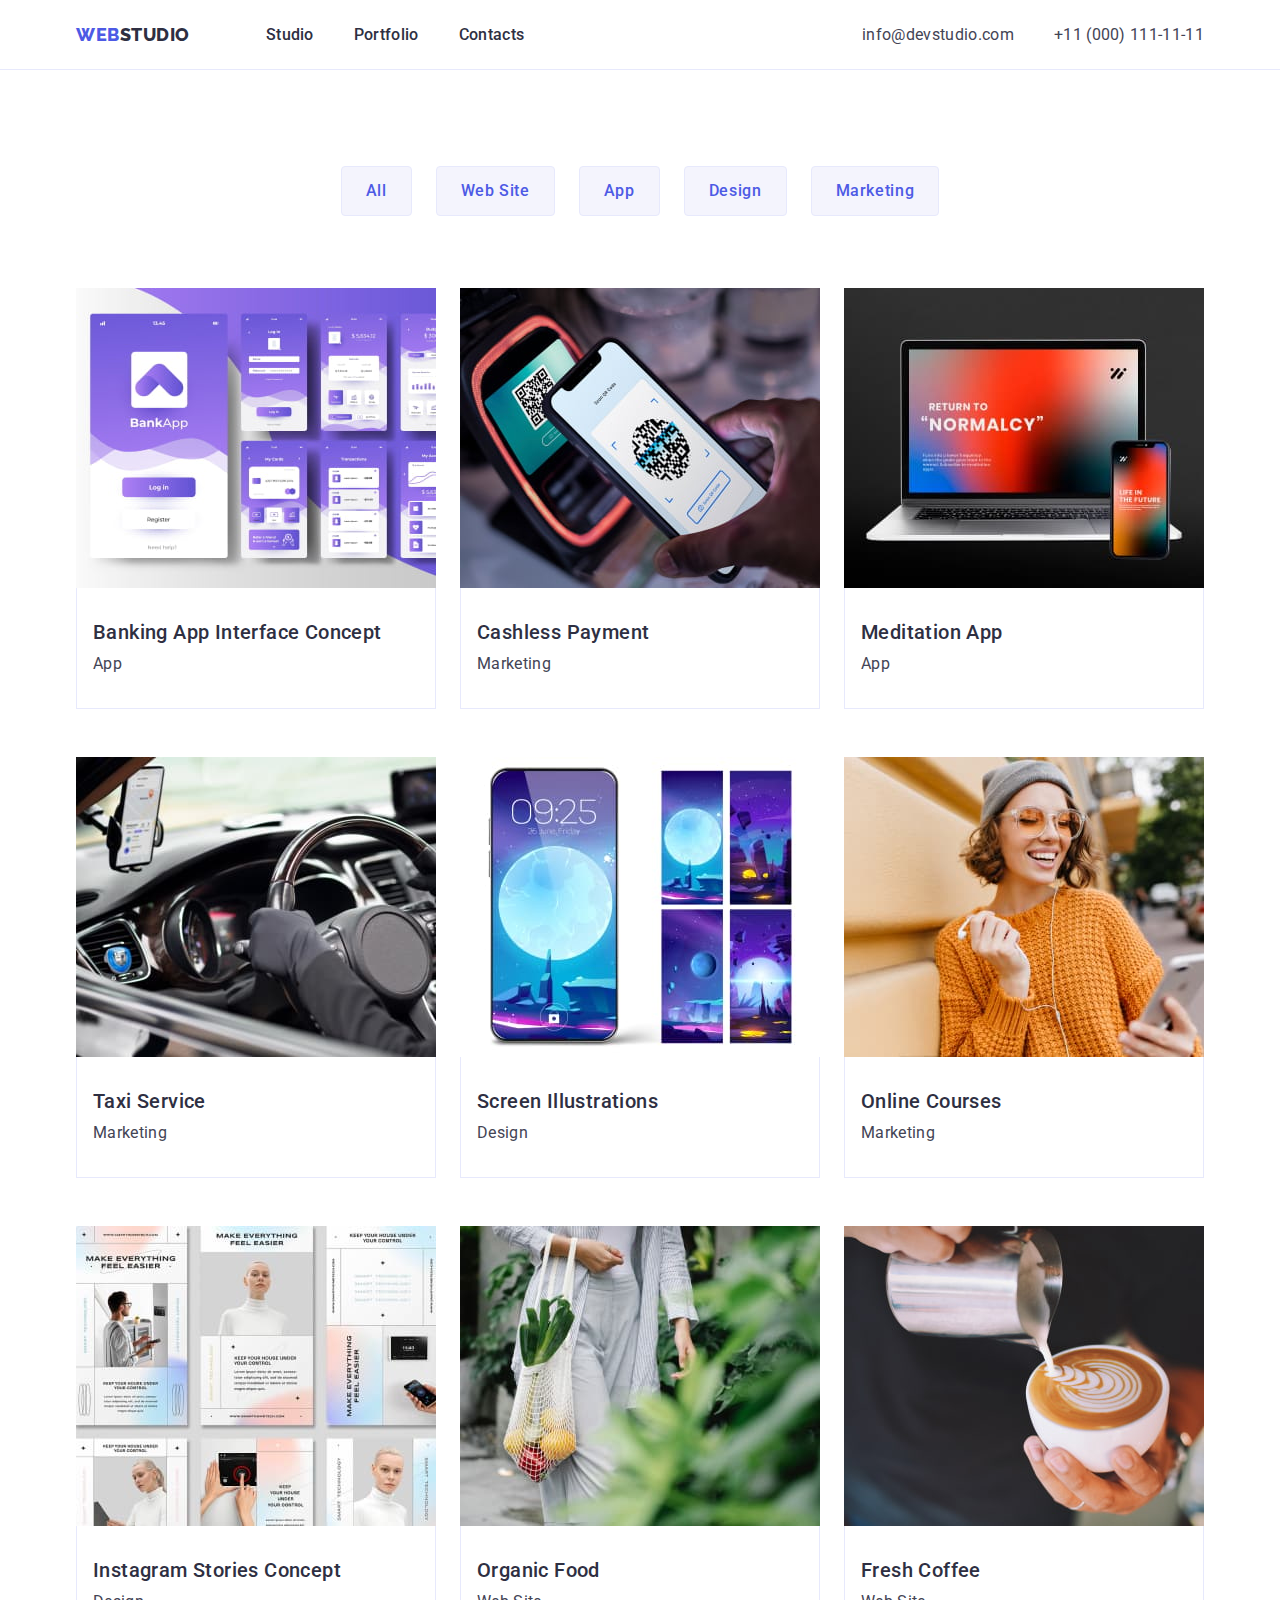
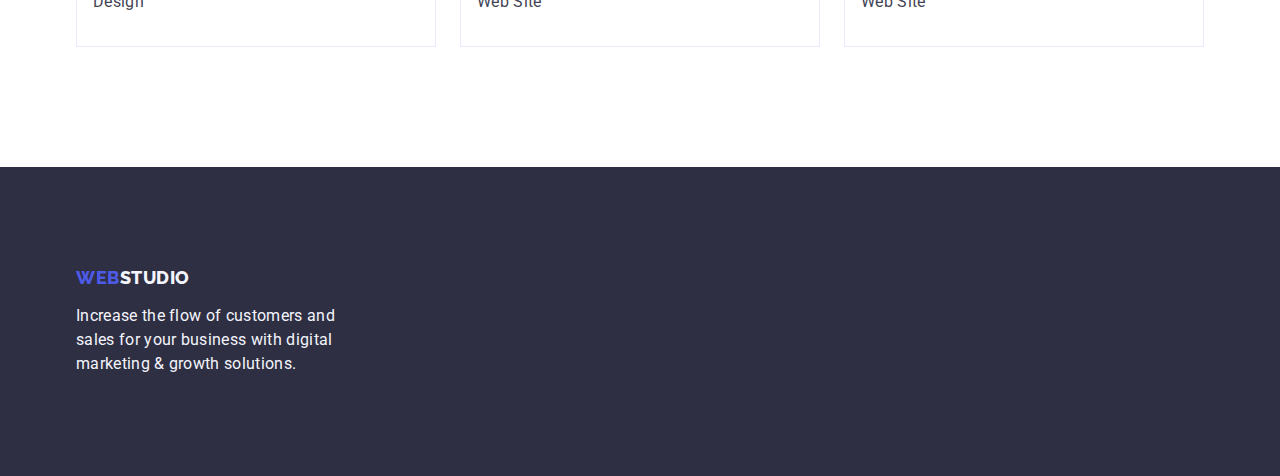
==== portfolio.html @ 755b2206 "Initial commit" ====
<!DOCTYPE html>
<html lang="en">
  <head>
    <meta charset="UTF-8" />
    <meta http-equiv="X-UA-Compatible" content="IE=edge" />
    <meta name="viewport" content="width=device-width, initial-scale=1.0" />
    <title>Web Studio</title>
    <!--Fonts-->
    <link rel="preconnect" href="https://fonts.googleapis.com" />
    <link rel="preconnect" href="https://fonts.gstatic.com" crossorigin />
    <link
      href="https://fonts.googleapis.com/css2?family=Raleway:wght@800&family=Roboto:wght@400;500;700&display=swap"
      rel="stylesheet" />
    <!--Normolize css-->
    <link
      rel="stylesheet"
      href="https://cdn.jsdelivr.net/npm/modern-normalize@2.0.0/modern-normalize.min.css" />
    <!--css styles-->
    <link rel="stylesheet" href="./css/styles.css" />
  </head>

  <body>
    <!--Header-->
    <header class="header section">
      <div class="header-container container">
        <nav class="page-nav">
          <a class="logo link" href="./index.html">Web<span class="logo-accent">Studio</span></a>
          <ul class="header-list list">
            <li class="header-list-item">
              <a class="header-list-link link" href="./index.html">Studio</a>
            </li>
            <li class="header-list-item">
              <a class="header-list-link link" href="./portfolio.html">Portfolio</a>
            </li>
            <li class="header-list-item">
              <a class="header-list-link link" href="">Contacts</a>
            </li>
          </ul>
        </nav>
        <address class="header-address-list">
          <ul class="address-list list">
            <li class="address-list-item">
              <a class="header-address link" href="mailto:info@devstudio.com">info@devstudio.com</a>
            </li>
            <li class="address-list-item">
              <a class="header-address link" href="tel:+110001111111">+11 (000) 111-11-11</a>
            </li>
          </ul>
        </address>
      </div>
    </header>
    <!--Main block-->
    <main>
      <!--section portfolio-->
      <section class="main">
        <div class="container">
          <h1 class="visually-hidden title"> Oue portfolio</h1>
          <!-- Portfolio filter -->
          <ul class="portfolio-filter-list list">
            <li class="portfolio-filter-item">
              <button class="portfolio-btn btn" type="button">All</button>
            </li>
            <li class="portfolio-filter-item">
              <button class="portfolio-btn btn" type="button">Web Site</button>
            </li>
            <li class="portfolio-filter-item">
              <button class="portfolio-btn btn" type="button">App</button>
            </li>
            <li class="portfolio-filter-item">
              <button class="portfolio-btn btn" type="button">Design</button>
            </li>
            <li class="portfolio-filter-item">
              <button class="portfolio-btn btn" type="button">Marketing</button>
            </li>
          </ul>
          <!--Portfolio-->
          <ul class="portfolio-list list">
            <li class="portfolio-list-item">
              <a href="" class="portfolio-link link">
                <img
                  class="portfolio-img"
                  src="./images/portfolio/portfolio1.jpg"
                  alt="Banking App Interface Concept"
                  width="360"
                  height="300" />
                <div class="portfolio-list-card">
                  <h2 class="portfolio-title">Banking App Interface Concept</h2>
                  <p class="portfolio-text">App</p>
                </div>
              </a>
            </li>
            <li class="portfolio-list-item">
              <a href="" class="portfolio-link link">
                <img
                  class="portfolio-img"
                  src="./images/portfolio/portfolio2.jpg"
                  alt="Cashless Payment"
                  width="360"
                  height="300" />
                <div class="portfolio-list-card">
                  <h2 class="portfolio-title">Cashless Payment</h2>
                  <p class="portfolio-text">Marketing</p>
                </div>
              </a>
            </li>
            <li class="portfolio-list-item">
              <a href="" class="portfolio-link link">
                <img
                  class="portfolio-img"
                  src="./images/portfolio/portfolio3.jpg"
                  alt="Meditation App"
                  width="360"
                  height="300" />
                <div class="portfolio-list-card">
                  <h2 class="portfolio-title">Meditation App</h2>
                  <p class="portfolio-text">App</p>
                </div>
              </a>
            </li>
            <li class="portfolio-list-item">
              <a href="" class="portfolio-link link">
                <img
                  class="portfolio-img"
                  src="./images/portfolio/portfolio4.jpg"
                  alt="Taxi Service"
                  width="360"
                  height="300" />
                <div class="portfolio-list-card">
                  <h2 class="portfolio-title">Taxi Service</h2>
                  <p class="portfolio-text">Marketing</p>
                </div>
              </a>
            </li>
            <li class="portfolio-list-item">
              <a href="" class="portfolio-link link">
                <img
                  class="portfolio-img"
                  src="./images/portfolio/portfolio5.jpg"
                  alt="Screen Illustrations"
                  width="360"
                  height="300" />
                <div class="portfolio-list-card">
                  <h2 class="portfolio-title">Screen Illustrations</h2>
                  <p class="portfolio-text">Design</p>
                </div>
              </a>
            </li>
            <li class="portfolio-list-item">
              <a href="" class="portfolio-link link">
                <img
                  class="portfolio-img"
                  src="./images/portfolio/portfolio6.jpg"
                  alt="Online Courses"
                  width="360"
                  height="300" />
                <div class="portfolio-list-card">
                  <h2 class="portfolio-title">Online Courses</h2>
                  <p class="portfolio-text">Marketing</p>
                </div>
              </a>
            </li>
            <li class="portfolio-list-item">
              <a href="" class="portfolio-link link">
                <img
                  class="portfolio-img"
                  src="./images/portfolio/portfolio7.jpg"
                  alt="Instagram Stories Concept"
                  width="360"
                  height="300" />
                <div class="portfolio-list-card">
                  <h2 class="portfolio-title">Instagram Stories Concept</h2>
                  <p class="portfolio-text">Design</p>
                </div>
              </a>
            </li>
            <li class="portfolio-list-item">
              <a href="" class="portfolio-link link">
                <img
                  class="portfolio-img"
                  src="./images/portfolio/portfolio8.jpg"
                  alt="Organic Food"
                  width="360"
                  height="300" />
                <div class="portfolio-list-card">
                  <h2 class="portfolio-title">Organic Food</h2>
                  <p class="portfolio-text">Web Site</p>
                </div>
              </a>
            </li>
            <li class="portfolio-list-item">
              <a href="" class="portfolio-link link">
                <img
                  class="portfolio-img"
                  src="./images/portfolio/portfolio9.jpg"
                  alt="Fresh Coffee"
                  width="360"
                  height="300" />
                <div class="portfolio-list-card">
                  <h2 class="portfolio-title">Fresh Coffee</h2>
                  <p class="portfolio-text">Web Site</p>
                </div>
              </a>
            </li>
          </ul>
        </div>
      </section>
    </main>
    <footer class="footer">
      <!--Section footer-->

      <div class="container">
        <a class="logo link" href="./index.html"
          >Web<span class="footer-logo-accent">Studio</span></a
        >
        <p class="footer-text">
          Increase the flow of customers and sales for your business with digital marketing & growth
          solutions.
        </p>
      </div>
    </footer>
  </body>
</html>
---- css/styles.css ----
:root {
  --Primary-Brand-cl: #4d5ae5;
  --Pressed-state-cl: #404bbf;
  --Dark-cl: #2e2f42;
  --Text-cl: #434455;
  --Light-cl: #f4f4fd;
  --Hero-background-cl: #2e2f42;
  --White-background-cl: #ffffff;
  --light-bg-cl: #f4f4fd;
  --cornfiower-cl: #e7e9fc;
  /* The main number of elements in Flexbox grid */
  --items: 3;
  /* The main gap indent in Flexbox grid */
  --indent: 24px;
}
body {
  font-family: 'Roboto', sans-serif;
  font-size: 16px;
  line-height: 1.5;
  font-weight: normal;
  letter-spacing: 0.02em;
  color: var(--Text-cl);

  background-color: var(--White-background-cl);
}
.container {
  width: 1158px;
  padding: 0 15px;
  margin: 0 auto;
}

/*Reset*/
*,
*::before,
*::after {
  box-sizing: border-box;
}

h1,
h2,
h3,
h4,
h5,
h6,
p {
  margin-top: 0;
  margin-bottom: 0;
}
ul,
ol {
  margin-top: 0;
  margin-bottom: 0;
  padding-left: 0;
  margin: 0;
}
img {
  display: block;
  max-width: 100%;
  height: auto;
}
.link {
  text-decoration: none;
  color: currentColor;
  font-style: normal;
}
.list {
  list-style: none;
}

.btn {
  cursor: pointer;
  font-family: inherit;
}

/* Styles Header*/
.header {
  background-color: var(--White-background-cl);
  border-bottom: 1px solid var(--cornfiower-cl);
}
.header-container {
  display: flex;
  justify-content: space-between;
  align-items: center;
}
.header .link {
  padding: 24px 0;
}
.page-nav {
  display: flex;
  align-items: center;
}

.header-list {
  display: flex;
  gap: 40px;
  align-items: center;
  --indent: 40px;
}
.header-list-item {
  flex-basis: calc((100% - var(--indent) * (var(--items) - 1)) / var(--items));
}
.address-list {
  display: flex;
  gap: 40px;
  align-items: center;
  --items: 2;
  --indent: 40px;
}
.address-list-item {
  flex-basis: calc((100% - var(--indent) * (var(--items) - 1)) / var(--items));
}
/*Logo styles*/
.logo,
.footer-logo-accent,
.logo-accent {
  font-weight: 800;
  font-size: 18px;
  line-height: 1.17;
  letter-spacing: 0.03em;
  text-transform: uppercase;
  font-family: 'Raleway', sans-serif;
}
.header .logo {
  margin-right: 76px;
}
.logo {
  color: var(--Primary-Brand-cl);
}
.logo-accent {
  color: var(--Dark-cl);
}
.header-address-list {
  font-style: normal;
}
.header-list-link {
  font-weight: 500;
  color: var(--Dark-cl);
}
.header-list-link:hover,
.header-list-link:focus {
  color: var(--Pressed-state-cl);
}
.header-address {
  font-weight: 400;
  color: var(--Text-cl);
}

.header-address:hover,
.header-address:focus {
  color: var(--Pressed-state-cl);
}
/*Hero-section style*/
.hero-section {
  background-color: var(--Hero-background-cl);
  padding-top: 188px;
  padding-bottom: 188px;
}

.hero-title {
  font-weight: 700;
  font-size: 56px;
  line-height: 1.07;
  color: var(--White-background-cl);
  text-align: center;
  margin-bottom: 48px;
  max-width: 496px;
  margin: 0 auto;
}

.hero-btn {
  background-color: var(--Primary-Brand-cl);
  color: var(--White-background-cl);
  font-weight: 500;
  letter-spacing: 0.04em;
  font-size: 16px;
  line-height: 1.5;
  display: block;
  min-width: 169px;
  min-height: 56px;
  padding: 16px 32px;
  margin: 0 auto;
  border-radius: 4px;
  border: none;
}
.hero-btn:hover,
.hero-btn:focus {
  background-color: var(--Pressed-state-cl);
}
/*Features-section*/

.features-section {
  background-color: var(--White-background-cl);
  padding-top: 120px;
  padding-bottom: 120px;
}
.visually-hidden {
  position: absolute;
  overflow: hidden;
  clip: rect(0 0 0 0);
  width: 1px;
  height: 1px;
  margin: -1px;
  padding: 0;
  border: 0;
  white-space: nowrap;
  clip-path: inset(100%);
}
.features-list {
  display: flex;
  gap: var(--indent);
  justify-content: space-between;
  --items: 4;
}
.features-list-item {
  flex-basis: calc((100% - var(--indent) * (var(--items) - 1)) / var(--items));
}
.features-title {
  font-weight: 500;
  font-size: 20px;
  line-height: 1.2;
  color: var(--Dark-cl);
  letter-spacing: 0.02em;
  margin-bottom: 8px;
}
.features-text {
  color: var(--Text-cl);
}
/*Do section*/
.do-section {
  background-color: var(--White-background-cl);
  padding-bottom: 120px;
}
.do-title {
  font-size: 36px;
  line-height: 1.11;
  text-transform: capitalize;
  color: var(--Dark-cl);
  text-align: center;
  letter-spacing: 0.02em;
  margin-bottom: 72px;
}
.do-list {
  display: flex;
  gap: var(--indent);
  justify-content: space-between;
}
.do-list-item {
  flex-basis: calc((100% - var(--indent) * (var(--items) - 1)) / var(--items));
}
/*Section Our Team styles*/

.team-section {
  background-color: var(--light-bg-cl);
  padding-bottom: 120px;
  padding-top: 120px;
}

.team-title {
  font-size: 36px;
  line-height: 1.11;
  text-transform: capitalize;
  color: var(--Dark-cl);
  text-align: center;
  letter-spacing: 0.02em;
  display: block;
  margin-bottom: 72px;
}
.team-list-item {
  flex-basis: calc((100% - var(--indent) * (var(--items) - 1)) / var(--items));
  border-radius: 0px 0px 4px 4px;
  background-color: var(--White-background-cl);
}
.team-list {
  display: flex;
  gap: var(--indent);
  justify-content: space-between;
  --items: 4;
}
.card {
  padding: 32px 16px;
  text-align: center;
}
.card-img {
}
.team-name-title {
  font-weight: 500;
  font-size: 20px;
  line-height: 1.2;
  color: var(--Dark-cl);
  letter-spacing: 0.02em;
  margin-bottom: 8px;
}

.team-position-text {
  line-height: 1.5;
  color: var(--Text-cl);
}

/* Portfolio main styles*/
.main {
  background-color: var(--White-background-cl);
  padding-top: 96px;
  padding-bottom: 120px;
}
.title {
}
.portfolio-filter-list {
  display: flex;
  gap: var(--indent);
  justify-content: center;
  margin-bottom: 72px;
}
.list {
}
.portfolio-filter-item {
}
/*portfolio page buttons*/
.portfolio-btn {
  font-weight: 500;
  font-size: 16px;
  line-height: 1.5;
  letter-spacing: 0.04em;
  color: var(--Primary-Brand-cl);
  text-align: center;
  background-color: var(--light-bg-cl);
  padding: 12px 24px;
  border: 1px solid var(--cornfiower-cl);
  border-radius: 4px;
}
.portfolio-btn:hover,
.portfolio-btn:focus {
  background-color: var(--Pressed-state-cl);
  color: var(--White-background-cl);
  border: 1px solid transparent;
}

/*Portfolio photo*/
.portfolio-list {
  display: flex;
  flex-wrap: wrap;
  row-gap: 48px;
  column-gap: var(--indent);
}

.portfolio-list-item {
  flex-basis: calc((100% - var(--indent) * (var(--items) - 1)) / var(--items));
}
.portfolio-link {
}
.portfolio-img {
}

.portfolio-list-card {
  padding: 32px 16px;
  border: 1px solid var(--cornfiower-cl);
  border-top: none;
}
.portfolio-title {
  font-weight: 500;
  font-size: 20px;
  line-height: 1.2;
  letter-spacing: 0.02em;
  margin-bottom: 8px;
  color: var(--Dark-cl);
}
.portfolio-text {
  color: var(--Text-cl);
}
/*footer stylse*/
.footer {
  background-color: var(--Dark-cl);
  padding-top: 100px;
  padding-bottom: 100px;
}

.footer .logo {
  display: inline-block;
  margin-bottom: 16px;
}

.footer-logo-accent {
  color: var(--Light-cl);
  font-family: 'Raleway', sans-serif;
  line-height: 1.17;
}

.footer-text {
  color: #f4f4fd;
  max-width: 264px;
}
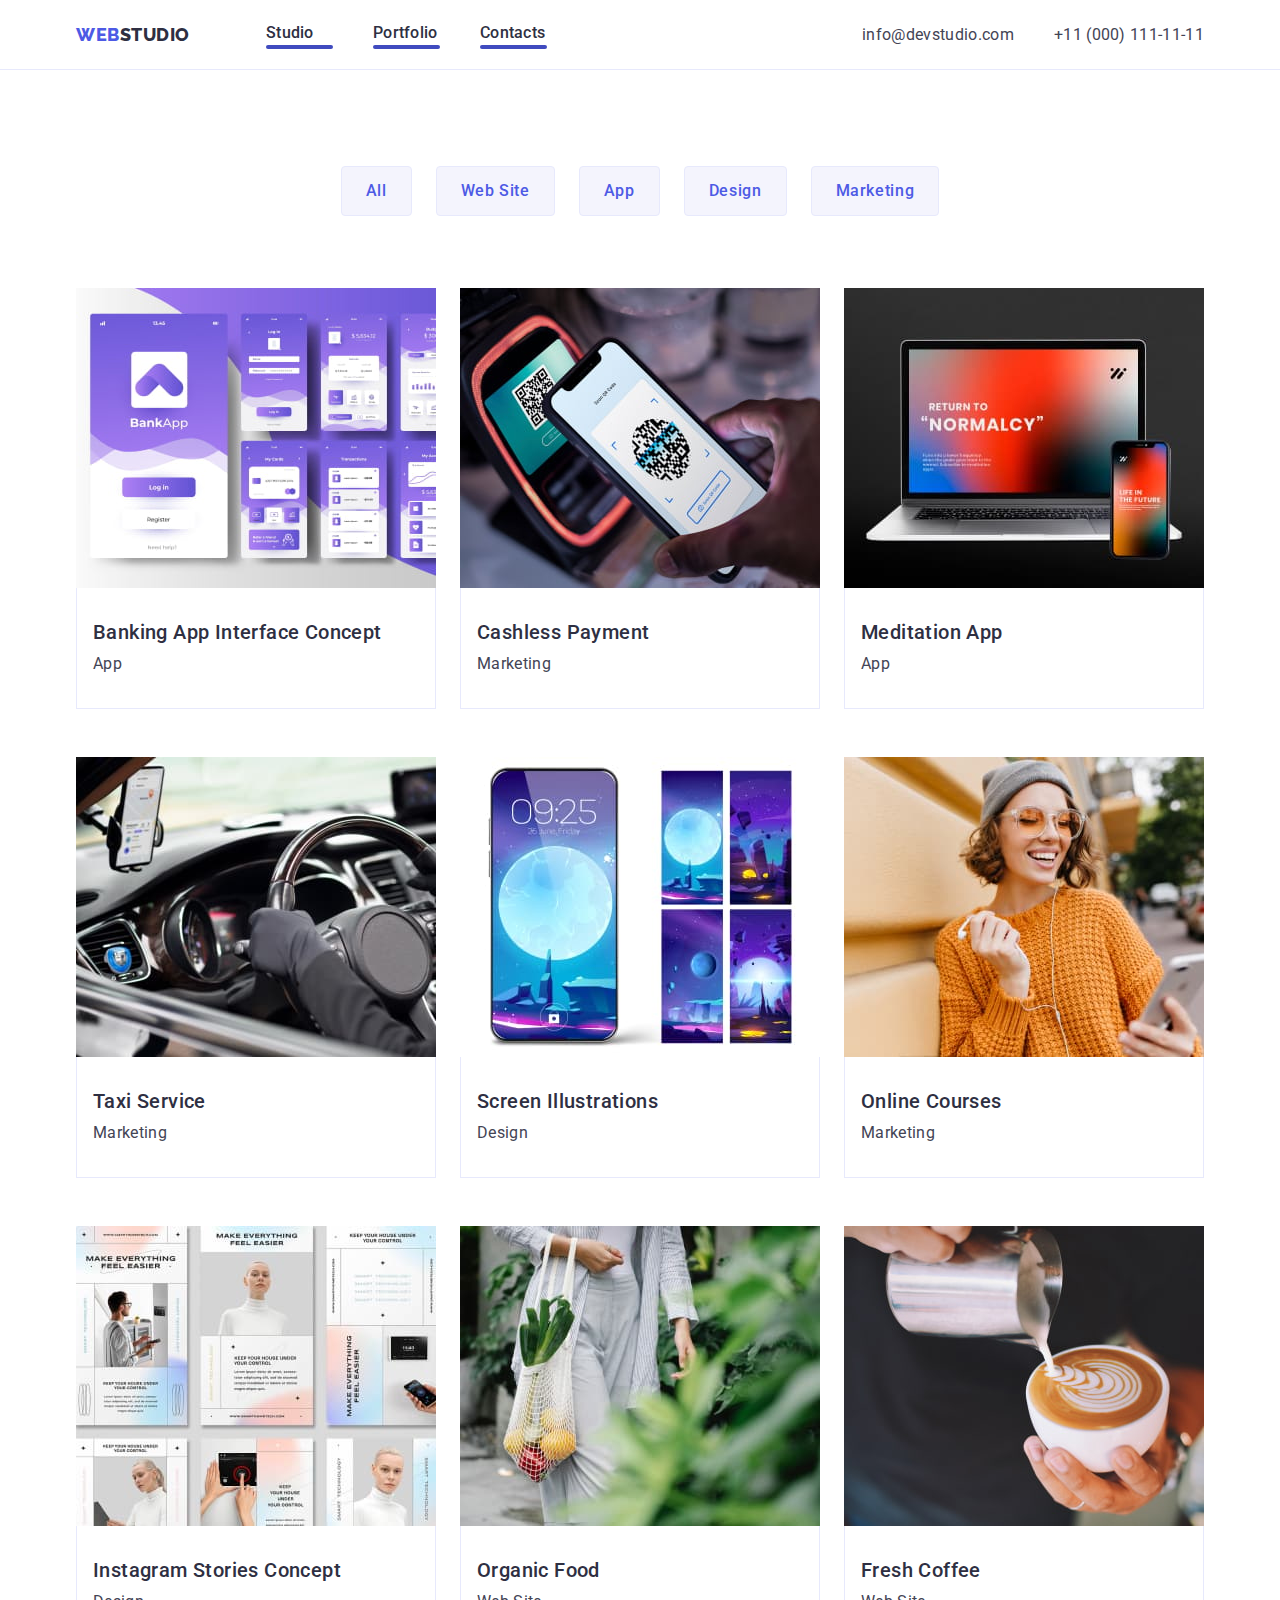
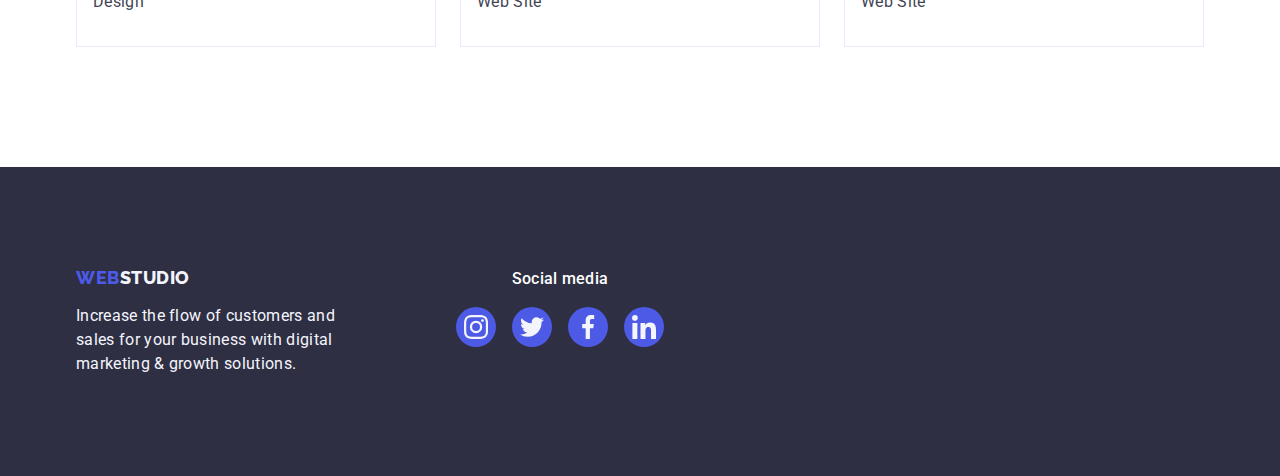
==== commit 1554b602: "day5" ====
--- a/portfolio.html
+++ b/portfolio.html
@@ -205,17 +205,51 @@
         </div>
       </section>
     </main>
+    <!--Section footer-->
     <footer class="footer">
-      <!--Section footer-->
-
-      <div class="container">
-        <a class="logo link" href="./index.html"
-          >Web<span class="footer-logo-accent">Studio</span></a
-        >
-        <p class="footer-text">
-          Increase the flow of customers and sales for your business with digital marketing & growth
-          solutions.
-        </p>
+      <div class="footer-container container">
+        <div class="footer-logo-container">
+          <a class="logo link" href="./index.html"
+            >Web<span class="footer-logo-accent">Studio</span></a
+          >
+          <p class="footer-text">
+            Increase the flow of customers and sales for your business with digital marketing &
+            growth solutions.
+          </p>
+        </div>
+        <div class="footer-socisl-container">
+          <p class="footer-social-text">Social media</p>
+          <ul class="footer-social-list">
+            <li class="footer-social-item">
+              <a href="" class="footer-social-link">
+                <svg class="footer-social-icon" width="24" height="24">
+                  <use href="/images/icons.svg#instagram"></use>
+                </svg>
+              </a>
+            </li>
+            <li class="footer-social-item">
+              <a href="" class="footer-social-link">
+                <svg class="footer-social-icon" width="24" height="24">
+                  <use href="/images/icons.svg#twitter"></use>
+                </svg>
+              </a>
+            </li>
+            <li class="footer-social-item">
+              <a href="" class="footer-social-link">
+                <svg class="footer-social-icon" width="24" height="24">
+                  <use href="/images/icons.svg#facebook"></use>
+                </svg>
+              </a>
+            </li>
+            <li class="footer-social-item">
+              <a href="" class="footer-social-link">
+                <svg class="footer-social-icon" width="24" height="24">
+                  <use href="/images/icons.svg#linkedin"></use>
+                </svg>
+              </a>
+            </li>
+          </ul>
+        </div>
       </div>
     </footer>
   </body>
--- a/css/styles.css
+++ b/css/styles.css
@@ -8,6 +8,9 @@
   --White-background-cl: #ffffff;
   --light-bg-cl: #f4f4fd;
   --cornfiower-cl: #e7e9fc;
+  --success-cl: #31d0aa;
+  --white-cl: #ffffff;
+  --lightslate: #8e8f99;
   /* The main number of elements in Flexbox grid */
   --items: 3;
   /* The main gap indent in Flexbox grid */
@@ -58,11 +61,14 @@
   max-width: 100%;
   height: auto;
 }
+a,
 .link {
   text-decoration: none;
   color: currentColor;
   font-style: normal;
 }
+ul,
+ol,
 .list {
   list-style: none;
 }
@@ -140,20 +146,34 @@
 .header-list-link:focus {
   color: var(--Pressed-state-cl);
 }
+.header-list-link::after {
+  content: '';
+  display: block;
+  width: 67px;
+  height: 4px;
+  border-radius: 2px;
+  background: var(--Pressed-state-cl);
+}
 .header-address {
   font-weight: 400;
   color: var(--Text-cl);
 }
-
 .header-address:hover,
 .header-address:focus {
   color: var(--Pressed-state-cl);
 }
 /*Hero-section style*/
 .hero-section {
+  max-width: 1440px;
+  margin: 0 auto;
   background-color: var(--Hero-background-cl);
+  background-image: linear-gradient(rgba(46, 47, 66, 0.7), rgba(46, 47, 66, 0.7)),
+    url(/images/heroimg/img1.jpg);
+  background-repeat: no-repeat;
+  background-position: center center;
   padding-top: 188px;
   padding-bottom: 188px;
+  background-size: cover;
 }
 
 .hero-title {
@@ -162,9 +182,8 @@
   line-height: 1.07;
   color: var(--White-background-cl);
   text-align: center;
-  margin-bottom: 48px;
   max-width: 496px;
-  margin: 0 auto;
+  margin: 0 auto 48px;
 }
 
 .hero-btn {
@@ -181,6 +200,7 @@
   margin: 0 auto;
   border-radius: 4px;
   border: none;
+  transition: background-color 250ms cubic-bezier(0.4, 0, 0.2, 1);
 }
 .hero-btn:hover,
 .hero-btn:focus {
@@ -225,6 +245,20 @@
 .features-text {
   color: var(--Text-cl);
 }
+.features-icon-thumb {
+  /*display: flex;
+  justify-content: center;
+  align-items: center;*/
+  padding: 24px 100px;
+  margin-bottom: 8px;
+  width: 264px;
+  height: 112px;
+  flex-shrink: 0;
+  border-radius: 4px;
+  background-color: var(--light-bg-cl);
+}
+.features-icon {
+}
 /*Do section*/
 .do-section {
   background-color: var(--White-background-cl);
@@ -294,8 +328,80 @@
 .team-position-text {
   line-height: 1.5;
   color: var(--Text-cl);
-}
-
+  margin-bottom: 8px;
+}
+.team-social-list {
+  display: flex;
+  justify-content: center;
+  align-items: center;
+  gap: var(--indent);
+}
+.team-social-item {
+}
+.team-social-link {
+  display: flex;
+  justify-content: center;
+  align-items: center;
+  width: 40px;
+  height: 40px;
+  border-radius: 50%;
+  background-color: var(--Primary-Brand-cl);
+  transition: background-color 250ms cubic-bezier(0.4, 0, 0.2, 1);
+}
+.team-social-link:hover,
+.team-social-link:focus {
+  background-color: var(--Pressed-state-cl);
+}
+.team-social-icon {
+  fill: var(--Light-cl);
+}
+
+/*Customers section*/
+.customers-section {
+  background-color: var(--White-background-cl);
+  padding-bottom: 120px;
+  padding-top: 120px;
+}
+.customers-container {
+}
+.container {
+}
+.customers-title {
+  color: var(--Dark-cl);
+  text-align: center;
+  font-size: 36px;
+  font-style: normal;
+  font-weight: 700;
+  line-height: 1.11;
+  letter-spacing: 0.72px;
+  text-transform: capitalize;
+  margin-bottom: 72px;
+}
+.customers-list {
+  display: flex;
+  justify-content: center;
+  gap: var(--indent);
+}
+.customers-item {
+}
+.customers-link {
+  display: flex;
+  width: 168px;
+  height: 88px;
+  justify-content: center;
+  align-items: center;
+  border-radius: 4px;
+  border: 1px solid var(--lightslate);
+}
+.customers-icon {
+  fill: var(--lightslate);
+}
+.customers-link:hover .customers-icon {
+  fill: var(--Pressed-state-cl);
+}
+.customers-link:hover {
+  border-color: var(--Pressed-state-cl);
+}
 /* Portfolio main styles*/
 .main {
   background-color: var(--White-background-cl);
@@ -326,6 +432,7 @@
   padding: 12px 24px;
   border: 1px solid var(--cornfiower-cl);
   border-radius: 4px;
+  transition: background-color 250ms cubic-bezier(0.4, 0, 0.2, 1);
 }
 .portfolio-btn:hover,
 .portfolio-btn:focus {
@@ -388,3 +495,49 @@
   color: #f4f4fd;
   max-width: 264px;
 }
+
+.footer-container {
+  display: flex;
+  align-items: baseline;
+}
+.footer-logo-container {
+  width: 264px;
+  margin-right: 116px;
+}
+.footer-socisl-container {
+  width: 208px;
+}
+.footer-social-text {
+  font-weight: 500;
+  line-height: 1.5;
+  letter-spacing: 0.32px;
+  text-align: center;
+  color: var(--white-cl);
+  margin: 0 auto 16px 0;
+}
+.footer-social-list {
+  display: flex;
+  gap: 16px;
+  justify-content: center;
+  align-items: center;
+}
+.footer-social-item {
+}
+.footer-social-link {
+  display: flex;
+  width: 40px;
+  height: 40px;
+  justify-content: center;
+  align-items: center;
+  border-radius: 50%;
+  background-color: var(--Primary-Brand-cl);
+  transition: background-color 250ms cubic-bezier(0.4, 0, 0.2, 1);
+}
+
+.footer-social-link:hover,
+.footer-social-link:focus {
+  background-color: var(--success-cl);
+}
+.footer-social-icon {
+  fill: var(--Light-cl);
+}
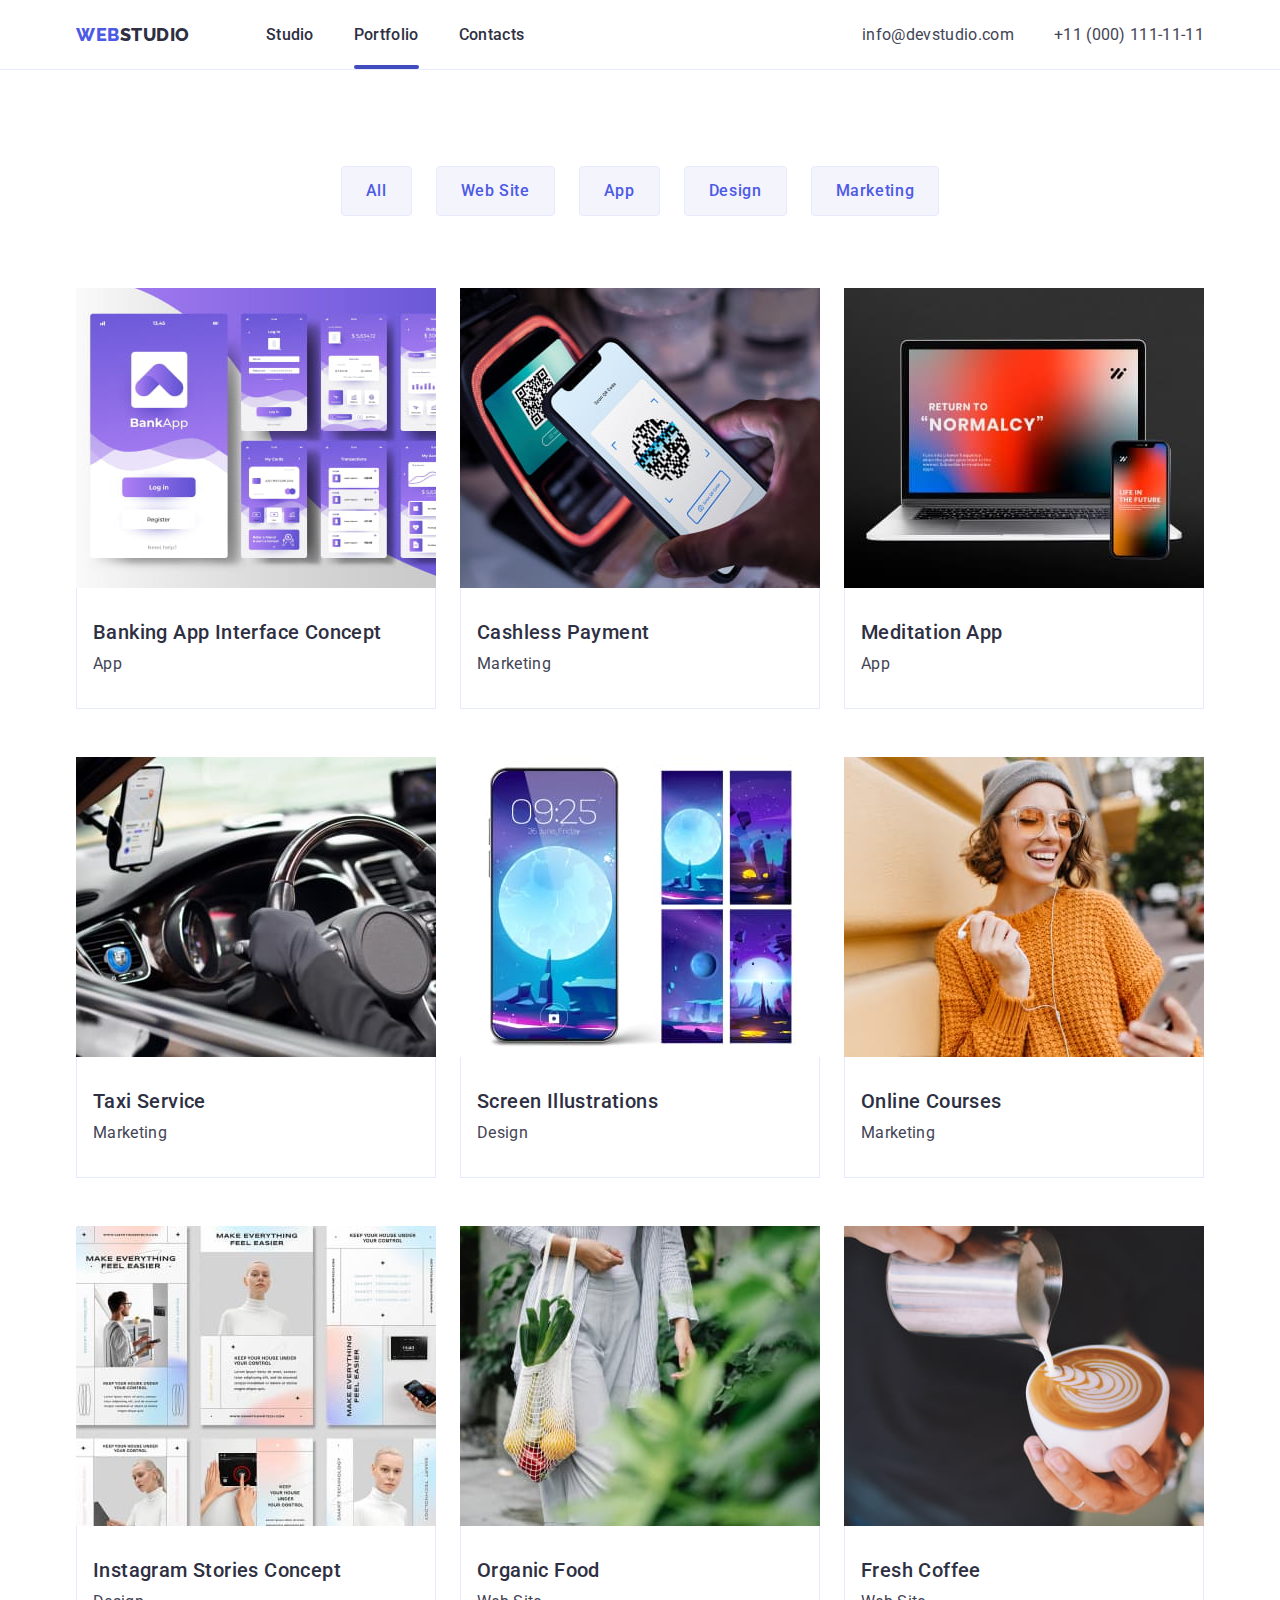
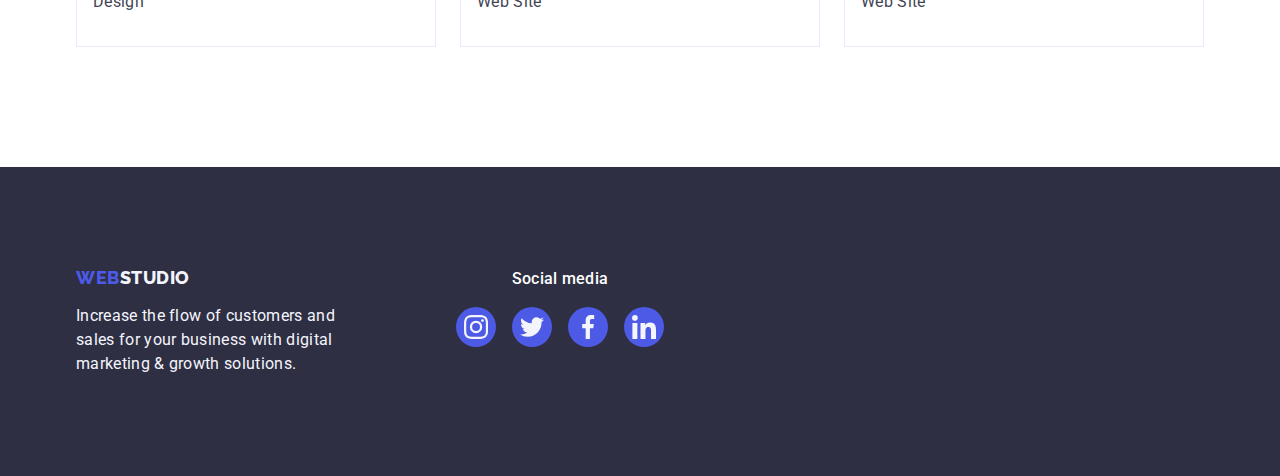
==== commit 770dfd55: "create modal" ====
--- a/portfolio.html
+++ b/portfolio.html
@@ -30,7 +30,7 @@
               <a class="header-list-link link" href="./index.html">Studio</a>
             </li>
             <li class="header-list-item">
-              <a class="header-list-link link" href="./portfolio.html">Portfolio</a>
+              <a class="header-list-link activ link" href="./portfolio.html">Portfolio</a>
             </li>
             <li class="header-list-item">
               <a class="header-list-link link" href="">Contacts</a>
--- a/css/styles.css
+++ b/css/styles.css
@@ -1,16 +1,18 @@
 :root {
-  --Primary-Brand-cl: #4d5ae5;
-  --Pressed-state-cl: #404bbf;
-  --Dark-cl: #2e2f42;
-  --Text-cl: #434455;
-  --Light-cl: #f4f4fd;
-  --Hero-background-cl: #2e2f42;
-  --White-background-cl: #ffffff;
+  --primary-brand-cl: #4d5ae5;
+  --pressed-state-cl: #404bbf;
+  --dark-cl: #2e2f42;
+  --text-cl: #434455;
+  --light-cl: #f4f4fd;
+  --hero-background-cl: #2e2f42;
+  --white-background-cl: #ffffff;
   --light-bg-cl: #f4f4fd;
   --cornfiower-cl: #e7e9fc;
   --success-cl: #31d0aa;
   --white-cl: #ffffff;
   --lightslate: #8e8f99;
+  --backdrop-cl: rgba(46, 47, 66, 0.4);
+  --modal-bg-cl: #fcfcfc;
   /* The main number of elements in Flexbox grid */
   --items: 3;
   /* The main gap indent in Flexbox grid */
@@ -22,9 +24,9 @@
   line-height: 1.5;
   font-weight: normal;
   letter-spacing: 0.02em;
-  color: var(--Text-cl);
-
-  background-color: var(--White-background-cl);
+  color: var(--text-cl);
+
+  background-color: var(--white-background-cl);
 }
 .container {
   width: 1158px;
@@ -80,7 +82,7 @@
 
 /* Styles Header*/
 .header {
-  background-color: var(--White-background-cl);
+  background-color: var(--white-background-cl);
   border-bottom: 1px solid var(--cornfiower-cl);
 }
 .header-container {
@@ -130,43 +132,48 @@
   margin-right: 76px;
 }
 .logo {
-  color: var(--Primary-Brand-cl);
+  color: var(--primary-brand-cl);
 }
 .logo-accent {
-  color: var(--Dark-cl);
+  color: var(--dark-cl);
 }
 .header-address-list {
   font-style: normal;
 }
 .header-list-link {
   font-weight: 500;
-  color: var(--Dark-cl);
+  color: var(--dark-cl);
+  position: relative;
 }
 .header-list-link:hover,
 .header-list-link:focus {
-  color: var(--Pressed-state-cl);
-}
-.header-list-link::after {
+  color: var(--pressed-state-cl);
+}
+.header-list-link.activ::after {
   content: '';
   display: block;
-  width: 67px;
+  position: absolute;
+  left: 0;
+  bottom: -1px;
+  width: 100%;
   height: 4px;
   border-radius: 2px;
-  background: var(--Pressed-state-cl);
-}
+  background: var(--pressed-state-cl);
+}
+
 .header-address {
   font-weight: 400;
-  color: var(--Text-cl);
+  color: var(--text-cl);
 }
 .header-address:hover,
 .header-address:focus {
-  color: var(--Pressed-state-cl);
+  color: var(--pressed-state-cl);
 }
 /*Hero-section style*/
 .hero-section {
   max-width: 1440px;
   margin: 0 auto;
-  background-color: var(--Hero-background-cl);
+  background-color: var(--hero-background-cl);
   background-image: linear-gradient(rgba(46, 47, 66, 0.7), rgba(46, 47, 66, 0.7)),
     url(/images/heroimg/img1.jpg);
   background-repeat: no-repeat;
@@ -180,15 +187,15 @@
   font-weight: 700;
   font-size: 56px;
   line-height: 1.07;
-  color: var(--White-background-cl);
+  color: var(--white-background-cl);
   text-align: center;
   max-width: 496px;
   margin: 0 auto 48px;
 }
 
 .hero-btn {
-  background-color: var(--Primary-Brand-cl);
-  color: var(--White-background-cl);
+  background-color: var(--primary-brand-cl);
+  color: var(--white-background-cl);
   font-weight: 500;
   letter-spacing: 0.04em;
   font-size: 16px;
@@ -204,12 +211,12 @@
 }
 .hero-btn:hover,
 .hero-btn:focus {
-  background-color: var(--Pressed-state-cl);
+  background-color: var(--pressed-state-cl);
 }
 /*Features-section*/
 
 .features-section {
-  background-color: var(--White-background-cl);
+  background-color: var(--white-background-cl);
   padding-top: 120px;
   padding-bottom: 120px;
 }
@@ -238,17 +245,17 @@
   font-weight: 500;
   font-size: 20px;
   line-height: 1.2;
-  color: var(--Dark-cl);
+  color: var(--dark-cl);
   letter-spacing: 0.02em;
   margin-bottom: 8px;
 }
 .features-text {
-  color: var(--Text-cl);
+  color: var(--text-cl);
 }
 .features-icon-thumb {
-  /*display: flex;
-  justify-content: center;
-  align-items: center;*/
+  display: flex;
+  justify-content: center;
+  align-items: center;
   padding: 24px 100px;
   margin-bottom: 8px;
   width: 264px;
@@ -261,14 +268,14 @@
 }
 /*Do section*/
 .do-section {
-  background-color: var(--White-background-cl);
+  background-color: var(--white-background-cl);
   padding-bottom: 120px;
 }
 .do-title {
   font-size: 36px;
   line-height: 1.11;
   text-transform: capitalize;
-  color: var(--Dark-cl);
+  color: var(--dark-cl);
   text-align: center;
   letter-spacing: 0.02em;
   margin-bottom: 72px;
@@ -293,7 +300,7 @@
   font-size: 36px;
   line-height: 1.11;
   text-transform: capitalize;
-  color: var(--Dark-cl);
+  color: var(--dark-cl);
   text-align: center;
   letter-spacing: 0.02em;
   display: block;
@@ -302,7 +309,9 @@
 .team-list-item {
   flex-basis: calc((100% - var(--indent) * (var(--items) - 1)) / var(--items));
   border-radius: 0px 0px 4px 4px;
-  background-color: var(--White-background-cl);
+  background-color: var(--white-background-cl);
+  box-shadow: 0px 2px 1px 0px rgba(46, 47, 66, 0.08), 0px 1px 1px 0px rgba(46, 47, 66, 0.16),
+    0px 1px 6px 0px rgba(46, 47, 66, 0.08);
 }
 .team-list {
   display: flex;
@@ -320,14 +329,14 @@
   font-weight: 500;
   font-size: 20px;
   line-height: 1.2;
-  color: var(--Dark-cl);
+  color: var(--dark-cl);
   letter-spacing: 0.02em;
   margin-bottom: 8px;
 }
 
 .team-position-text {
   line-height: 1.5;
-  color: var(--Text-cl);
+  color: var(--text-cl);
   margin-bottom: 8px;
 }
 .team-social-list {
@@ -345,20 +354,20 @@
   width: 40px;
   height: 40px;
   border-radius: 50%;
-  background-color: var(--Primary-Brand-cl);
+  background-color: var(--primary-brand-cl);
   transition: background-color 250ms cubic-bezier(0.4, 0, 0.2, 1);
 }
 .team-social-link:hover,
 .team-social-link:focus {
-  background-color: var(--Pressed-state-cl);
+  background-color: var(--pressed-state-cl);
 }
 .team-social-icon {
-  fill: var(--Light-cl);
+  fill: var(--light-cl);
 }
 
 /*Customers section*/
 .customers-section {
-  background-color: var(--White-background-cl);
+  background-color: var(--white-background-cl);
   padding-bottom: 120px;
   padding-top: 120px;
 }
@@ -367,7 +376,7 @@
 .container {
 }
 .customers-title {
-  color: var(--Dark-cl);
+  color: var(--dark-cl);
   text-align: center;
   font-size: 36px;
   font-style: normal;
@@ -397,14 +406,14 @@
   fill: var(--lightslate);
 }
 .customers-link:hover .customers-icon {
-  fill: var(--Pressed-state-cl);
+  fill: var(--pressed-state-cl);
 }
 .customers-link:hover {
-  border-color: var(--Pressed-state-cl);
+  border-color: var(--pressed-state-cl);
 }
 /* Portfolio main styles*/
 .main {
-  background-color: var(--White-background-cl);
+  background-color: var(--white-background-cl);
   padding-top: 96px;
   padding-bottom: 120px;
 }
@@ -416,9 +425,16 @@
   justify-content: center;
   margin-bottom: 72px;
 }
-.list {
-}
+.portfolio-filter-item:hover,
+.portfolio-filter-item:focus {
+  border-radius: 4px;
+  background: var(--pressed-state-cl);
+  box-shadow: 0px 2px 2px 0px rgba(0, 0, 0, 0.12), 0px 2px 1px 0px rgba(0, 0, 0, 0.08),
+    0px 3px 1px 0px rgba(0, 0, 0, 0.1);
+}
+
 .portfolio-filter-item {
+  transition: background-color 250ms cubic-bezier(0.4, 0, 0.2, 1);
 }
 /*portfolio page buttons*/
 .portfolio-btn {
@@ -426,7 +442,7 @@
   font-size: 16px;
   line-height: 1.5;
   letter-spacing: 0.04em;
-  color: var(--Primary-Brand-cl);
+  color: var(--primary-brand-cl);
   text-align: center;
   background-color: var(--light-bg-cl);
   padding: 12px 24px;
@@ -436,8 +452,8 @@
 }
 .portfolio-btn:hover,
 .portfolio-btn:focus {
-  background-color: var(--Pressed-state-cl);
-  color: var(--White-background-cl);
+  background-color: var(--pressed-state-cl);
+  color: var(--white-background-cl);
   border: 1px solid transparent;
 }
 
@@ -451,6 +467,14 @@
 
 .portfolio-list-item {
   flex-basis: calc((100% - var(--indent) * (var(--items) - 1)) / var(--items));
+  transition: background-color 250ms cubic-bezier(0.4, 0, 0.2, 1);
+}
+.portfolio-list-item:hover,
+.portfolio-list-item:focus {
+  border: 1px solid var(--light-bg-cl);
+  background: var(--white-cl);
+  box-shadow: 0px 2px 1px 0px rgba(46, 47, 66, 0.08), 0px 1px 1px 0px rgba(46, 47, 66, 0.16),
+    0px 1px 6px 0px rgba(46, 47, 66, 0.08);
 }
 .portfolio-link {
 }
@@ -468,14 +492,14 @@
   line-height: 1.2;
   letter-spacing: 0.02em;
   margin-bottom: 8px;
-  color: var(--Dark-cl);
+  color: var(--dark-cl);
 }
 .portfolio-text {
-  color: var(--Text-cl);
+  color: var(--text-cl);
 }
 /*footer stylse*/
 .footer {
-  background-color: var(--Dark-cl);
+  background-color: var(--dark-cl);
   padding-top: 100px;
   padding-bottom: 100px;
 }
@@ -486,7 +510,7 @@
 }
 
 .footer-logo-accent {
-  color: var(--Light-cl);
+  color: var(--light-cl);
   font-family: 'Raleway', sans-serif;
   line-height: 1.17;
 }
@@ -530,7 +554,7 @@
   justify-content: center;
   align-items: center;
   border-radius: 50%;
-  background-color: var(--Primary-Brand-cl);
+  background-color: var(--primary-brand-cl);
   transition: background-color 250ms cubic-bezier(0.4, 0, 0.2, 1);
 }
 
@@ -539,5 +563,42 @@
   background-color: var(--success-cl);
 }
 .footer-social-icon {
-  fill: var(--Light-cl);
-}
+  fill: var(--light-cl);
+}
+
+/*Modal styles*/
+.backdrop {
+  position: fixed;
+  top: 0px;
+  left: 0px;
+  width: 100%;
+  height: 100%;
+
+  background-color: var(--backdrop-cl);
+}
+.modal {
+  position: absolute;
+  top: 50%;
+  left: 50%;
+  transform: translateX(-50%) translateY(-50%);
+  width: 408px;
+  height: 584px;
+  border-radius: 4px;
+  background-color: var(--modal-bg-cl);
+  box-shadow: 0px 2px 1px 0px rgba(0, 0, 0, 0.2), 0px 1px 3px 0px rgba(0, 0, 0, 0.12),
+    0px 1px 1px 0px rgba(0, 0, 0, 0.14);
+}
+.modai-icon {
+  stroke: #2e2f42;
+}
+.modal-btn {
+  position: absolute;
+  top: 24px;
+  right: 24px;
+  background-color: transparent;
+  width: 24px;
+  height: 24px;
+  border: 1px solid rgba(0, 0, 0, 0.1);
+  border-radius: 50%;
+  background-color: #e7e9fc;
+}
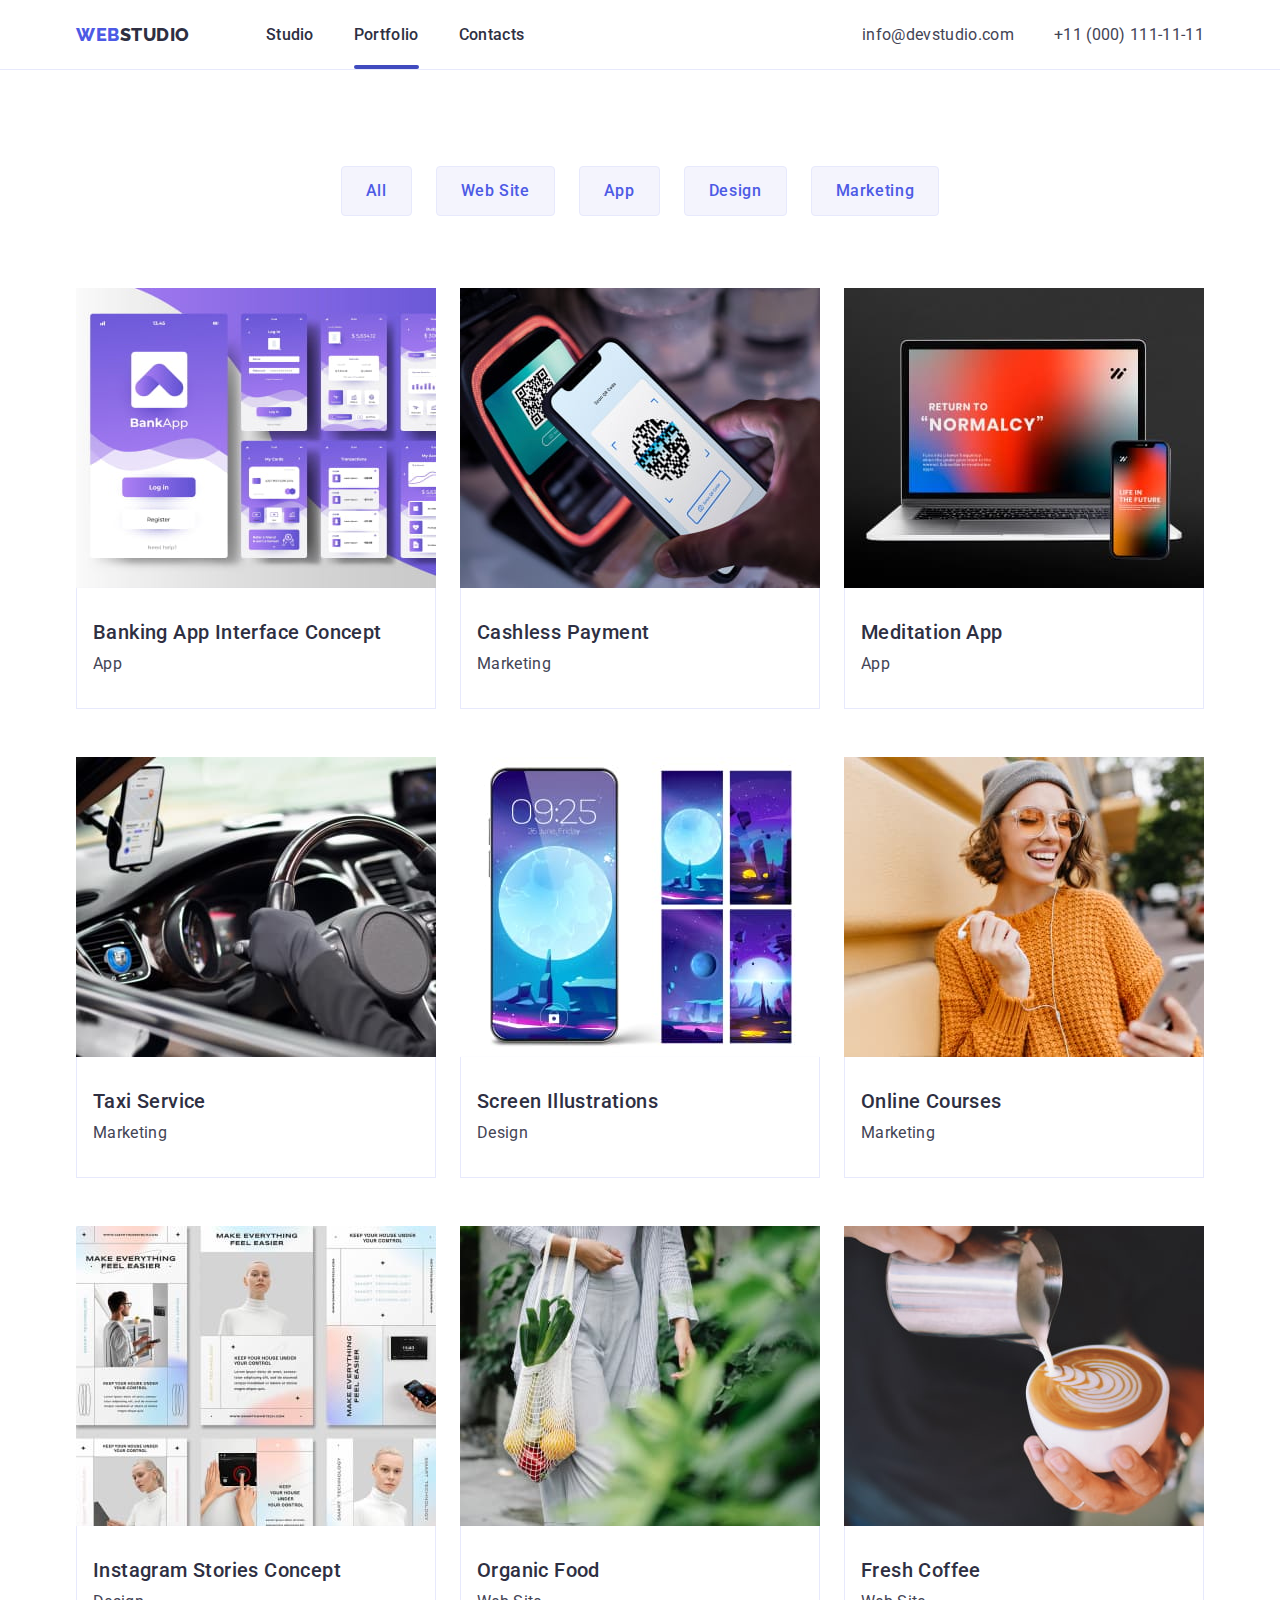
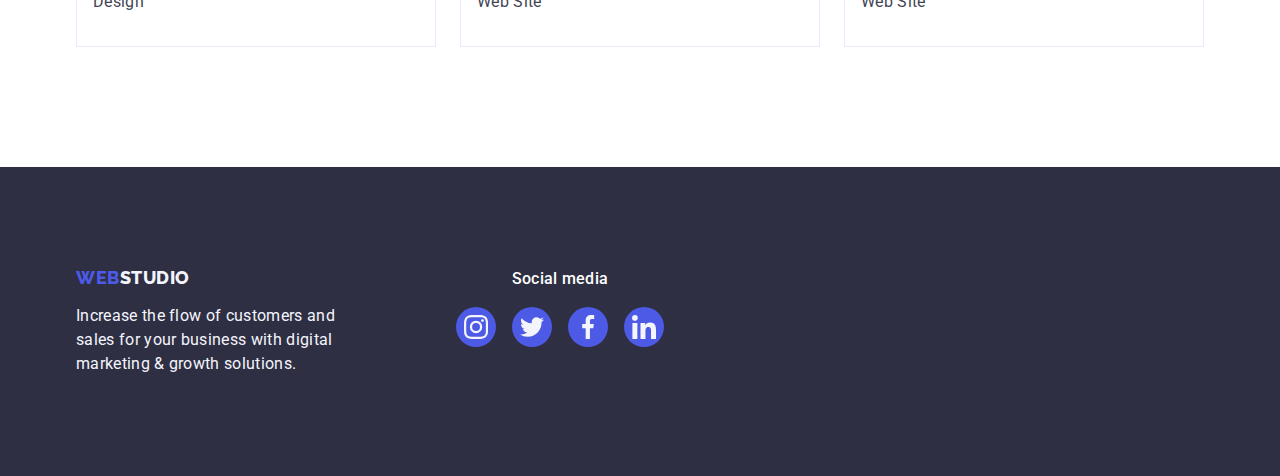
==== commit c76696f0: "create overlay" ====
--- a/portfolio.html
+++ b/portfolio.html
@@ -77,12 +77,18 @@
           <ul class="portfolio-list list">
             <li class="portfolio-list-item">
               <a href="" class="portfolio-link link">
-                <img
-                  class="portfolio-img"
-                  src="./images/portfolio/portfolio1.jpg"
-                  alt="Banking App Interface Concept"
-                  width="360"
-                  height="300" />
+                <div class="portfolio-wrapper">
+                  <img
+                    class="portfolio-img"
+                    src="./images/portfolio/portfolio1.jpg"
+                    alt="Banking App Interface Concept"
+                    width="360"
+                    height="300" />
+                  <p class="portfolio-overlay">
+                    14 Stylish and User-Friendly App Design Concepts · Task Manager App · Calorie
+                    Tracker App · Exotic Fruit Ecommerce App · Cloud Storage App
+                  </p>
+                </div>
                 <div class="portfolio-list-card">
                   <h2 class="portfolio-title">Banking App Interface Concept</h2>
                   <p class="portfolio-text">App</p>
@@ -91,12 +97,18 @@
             </li>
             <li class="portfolio-list-item">
               <a href="" class="portfolio-link link">
-                <img
-                  class="portfolio-img"
-                  src="./images/portfolio/portfolio2.jpg"
-                  alt="Cashless Payment"
-                  width="360"
-                  height="300" />
+                <div class="portfolio-wrapper">
+                  <img
+                    class="portfolio-img"
+                    src="./images/portfolio/portfolio2.jpg"
+                    alt="Cashless Payment"
+                    width="360"
+                    height="300" />
+                  <p class="portfolio-overlay">
+                    14 Stylish and User-Friendly App Design Concepts · Task Manager App · Calorie
+                    Tracker App · Exotic Fruit Ecommerce App · Cloud Storage App
+                  </p>
+                </div>
                 <div class="portfolio-list-card">
                   <h2 class="portfolio-title">Cashless Payment</h2>
                   <p class="portfolio-text">Marketing</p>
@@ -105,12 +117,18 @@
             </li>
             <li class="portfolio-list-item">
               <a href="" class="portfolio-link link">
-                <img
-                  class="portfolio-img"
-                  src="./images/portfolio/portfolio3.jpg"
-                  alt="Meditation App"
-                  width="360"
-                  height="300" />
+                <div class="portfolio-wrapper">
+                  <img
+                    class="portfolio-img"
+                    src="./images/portfolio/portfolio3.jpg"
+                    alt="Meditation App"
+                    width="360"
+                    height="300" />
+                  <p class="portfolio-overlay">
+                    14 Stylish and User-Friendly App Design Concepts · Task Manager App · Calorie
+                    Tracker App · Exotic Fruit Ecommerce App · Cloud Storage App
+                  </p>
+                </div>
                 <div class="portfolio-list-card">
                   <h2 class="portfolio-title">Meditation App</h2>
                   <p class="portfolio-text">App</p>
@@ -119,12 +137,18 @@
             </li>
             <li class="portfolio-list-item">
               <a href="" class="portfolio-link link">
-                <img
-                  class="portfolio-img"
-                  src="./images/portfolio/portfolio4.jpg"
-                  alt="Taxi Service"
-                  width="360"
-                  height="300" />
+                <div class="portfolio-wrapper">
+                  <img
+                    class="portfolio-img"
+                    src="./images/portfolio/portfolio4.jpg"
+                    alt="Taxi Service"
+                    width="360"
+                    height="300" />
+                  <p class="portfolio-overlay">
+                    14 Stylish and User-Friendly App Design Concepts · Task Manager App · Calorie
+                    Tracker App · Exotic Fruit Ecommerce App · Cloud Storage App
+                  </p>
+                </div>
                 <div class="portfolio-list-card">
                   <h2 class="portfolio-title">Taxi Service</h2>
                   <p class="portfolio-text">Marketing</p>
@@ -133,12 +157,18 @@
             </li>
             <li class="portfolio-list-item">
               <a href="" class="portfolio-link link">
-                <img
-                  class="portfolio-img"
-                  src="./images/portfolio/portfolio5.jpg"
-                  alt="Screen Illustrations"
-                  width="360"
-                  height="300" />
+                <div class="portfolio-wrapper">
+                  <img
+                    class="portfolio-img"
+                    src="./images/portfolio/portfolio5.jpg"
+                    alt="Screen Illustrations"
+                    width="360"
+                    height="300" />
+                  <p class="portfolio-overlay">
+                    14 Stylish and User-Friendly App Design Concepts · Task Manager App · Calorie
+                    Tracker App · Exotic Fruit Ecommerce App · Cloud Storage App
+                  </p>
+                </div>
                 <div class="portfolio-list-card">
                   <h2 class="portfolio-title">Screen Illustrations</h2>
                   <p class="portfolio-text">Design</p>
@@ -147,12 +177,18 @@
             </li>
             <li class="portfolio-list-item">
               <a href="" class="portfolio-link link">
-                <img
-                  class="portfolio-img"
-                  src="./images/portfolio/portfolio6.jpg"
-                  alt="Online Courses"
-                  width="360"
-                  height="300" />
+                <div class="portfolio-wrapper">
+                  <img
+                    class="portfolio-img"
+                    src="./images/portfolio/portfolio6.jpg"
+                    alt="Online Courses"
+                    width="360"
+                    height="300" />
+                  <p class="portfolio-overlay">
+                    14 Stylish and User-Friendly App Design Concepts · Task Manager App · Calorie
+                    Tracker App · Exotic Fruit Ecommerce App · Cloud Storage App
+                  </p>
+                </div>
                 <div class="portfolio-list-card">
                   <h2 class="portfolio-title">Online Courses</h2>
                   <p class="portfolio-text">Marketing</p>
@@ -161,12 +197,18 @@
             </li>
             <li class="portfolio-list-item">
               <a href="" class="portfolio-link link">
-                <img
-                  class="portfolio-img"
-                  src="./images/portfolio/portfolio7.jpg"
-                  alt="Instagram Stories Concept"
-                  width="360"
-                  height="300" />
+                <div class="portfolio-wrapper">
+                  <img
+                    class="portfolio-img"
+                    src="./images/portfolio/portfolio7.jpg"
+                    alt="Instagram Stories Concept"
+                    width="360"
+                    height="300" />
+                  <p class="portfolio-overlay">
+                    14 Stylish and User-Friendly App Design Concepts · Task Manager App · Calorie
+                    Tracker App · Exotic Fruit Ecommerce App · Cloud Storage App
+                  </p>
+                </div>
                 <div class="portfolio-list-card">
                   <h2 class="portfolio-title">Instagram Stories Concept</h2>
                   <p class="portfolio-text">Design</p>
@@ -175,12 +217,18 @@
             </li>
             <li class="portfolio-list-item">
               <a href="" class="portfolio-link link">
-                <img
-                  class="portfolio-img"
-                  src="./images/portfolio/portfolio8.jpg"
-                  alt="Organic Food"
-                  width="360"
-                  height="300" />
+                <div class="portfolio-wrapper">
+                  <img
+                    class="portfolio-img"
+                    src="./images/portfolio/portfolio8.jpg"
+                    alt="Organic Food"
+                    width="360"
+                    height="300" />
+                  <p class="portfolio-overlay">
+                    14 Stylish and User-Friendly App Design Concepts · Task Manager App · Calorie
+                    Tracker App · Exotic Fruit Ecommerce App · Cloud Storage App
+                  </p>
+                </div>
                 <div class="portfolio-list-card">
                   <h2 class="portfolio-title">Organic Food</h2>
                   <p class="portfolio-text">Web Site</p>
@@ -189,12 +237,18 @@
             </li>
             <li class="portfolio-list-item">
               <a href="" class="portfolio-link link">
-                <img
-                  class="portfolio-img"
-                  src="./images/portfolio/portfolio9.jpg"
-                  alt="Fresh Coffee"
-                  width="360"
-                  height="300" />
+                <div class="portfolio-wrapper">
+                  <img
+                    class="portfolio-img"
+                    src="./images/portfolio/portfolio9.jpg"
+                    alt="Fresh Coffee"
+                    width="360"
+                    height="300" />
+                  <p class="portfolio-overlay">
+                    14 Stylish and User-Friendly App Design Concepts · Task Manager App · Calorie
+                    Tracker App · Exotic Fruit Ecommerce App · Cloud Storage App
+                  </p>
+                </div>
                 <div class="portfolio-list-card">
                   <h2 class="portfolio-title">Fresh Coffee</h2>
                   <p class="portfolio-text">Web Site</p>
--- a/css/styles.css
+++ b/css/styles.css
@@ -13,6 +13,7 @@
   --lightslate: #8e8f99;
   --backdrop-cl: rgba(46, 47, 66, 0.4);
   --modal-bg-cl: #fcfcfc;
+  --modal-icon-cl: #2e2f42;
   /* The main number of elements in Flexbox grid */
   --items: 3;
   /* The main gap indent in Flexbox grid */
@@ -401,16 +402,21 @@
   align-items: center;
   border-radius: 4px;
   border: 1px solid var(--lightslate);
+  transition: background-color 250ms cubic-bezier(0.4, 0, 0.2, 1);
+}
+.customers-link:hover,
+.customers-link:focus {
+  border-color: var(--pressed-state-cl);
 }
 .customers-icon {
   fill: var(--lightslate);
-}
-.customers-link:hover .customers-icon {
+  transition: fill 250ms cubic-bezier(0.4, 0, 0.2, 1);
+}
+.customers-link:hover .customers-icon,
+.customers-link:focus .customers-icon {
   fill: var(--pressed-state-cl);
 }
-.customers-link:hover {
-  border-color: var(--pressed-state-cl);
-}
+
 /* Portfolio main styles*/
 .main {
   background-color: var(--white-background-cl);
@@ -434,7 +440,7 @@
 }
 
 .portfolio-filter-item {
-  transition: background-color 250ms cubic-bezier(0.4, 0, 0.2, 1);
+  transition: box-shadow 250ms cubic-bezier(0.4, 0, 0.2, 1);
 }
 /*portfolio page buttons*/
 .portfolio-btn {
@@ -448,7 +454,8 @@
   padding: 12px 24px;
   border: 1px solid var(--cornfiower-cl);
   border-radius: 4px;
-  transition: background-color 250ms cubic-bezier(0.4, 0, 0.2, 1);
+  transition: background-color 250ms cubic-bezier(0.4, 0, 0.2, 1),
+    color 250ms cubic-bezier(0.4, 0, 0.2, 1), border 250ms cubic-bezier(0.4, 0, 0.2, 1);
 }
 .portfolio-btn:hover,
 .portfolio-btn:focus {
@@ -467,16 +474,17 @@
 
 .portfolio-list-item {
   flex-basis: calc((100% - var(--indent) * (var(--items) - 1)) / var(--items));
-  transition: background-color 250ms cubic-bezier(0.4, 0, 0.2, 1);
-}
-.portfolio-list-item:hover,
-.portfolio-list-item:focus {
-  border: 1px solid var(--light-bg-cl);
-  background: var(--white-cl);
+}
+
+.portfolio-link {
+  display: block;
+  background-color: var(--white-cl);
+  transition: box-shadow 250ms cubic-bezier(0.4, 0, 0.2, 1);
+}
+.portfolio-link:hover,
+.portfolio-link:focus {
   box-shadow: 0px 2px 1px 0px rgba(46, 47, 66, 0.08), 0px 1px 1px 0px rgba(46, 47, 66, 0.16),
     0px 1px 6px 0px rgba(46, 47, 66, 0.08);
-}
-.portfolio-link {
 }
 .portfolio-img {
 }
@@ -484,6 +492,12 @@
 .portfolio-list-card {
   padding: 32px 16px;
   border: 1px solid var(--cornfiower-cl);
+  border-top: none;
+  transition: border 250ms cubic-bezier(0.4, 0, 0.2, 1);
+}
+.portfolio-link:hover .portfolio-list-card,
+.portfolio-link:focus .portfolio-list-card {
+  border: 1px solid var(--light-cl);
   border-top: none;
 }
 .portfolio-title {
@@ -496,6 +510,30 @@
 }
 .portfolio-text {
   color: var(--text-cl);
+}
+/*Portfolio overlay styles*/
+.portfolio-wrapper {
+  position: relative;
+  overflow: hidden;
+}
+
+.portfolio-overlay {
+  position: absolute;
+  top: 0;
+  left: 0;
+  width: 100%;
+  height: 100%;
+  background-color: var(--primary-brand-cl);
+  padding: 40px 32px 164px;
+  color: var(--light-bg-cl);
+  font-weight: 400;
+  transform: translateY(100%);
+  transition: transform 250ms cubic-bezier(0.4, 0, 0.2, 1);
+  font-weight: 400;
+}
+.portfolio-link:hover .portfolio-overlay,
+.portfolio-link:focus .portfolio-overlay {
+  transform: translateY(0);
 }
 /*footer stylse*/
 .footer {
@@ -573,14 +611,21 @@
   left: 0px;
   width: 100%;
   height: 100%;
-
+  transition: opacity 250ms cubic-bezier(0.4, 0, 0.2, 1),
+    visibility 250ms cubic-bezier(0.4, 0, 0.2, 1);
   background-color: var(--backdrop-cl);
 }
+.backdrop.is-hidden {
+  opacity: 0;
+  visibility: hidden;
+  pointer-events: none;
+}
+
 .modal {
   position: absolute;
   top: 50%;
   left: 50%;
-  transform: translateX(-50%) translateY(-50%);
+  transform: translateX(-50%) translateY(-50%) scale(1);
   width: 408px;
   height: 584px;
   border-radius: 4px;
@@ -588,17 +633,31 @@
   box-shadow: 0px 2px 1px 0px rgba(0, 0, 0, 0.2), 0px 1px 3px 0px rgba(0, 0, 0, 0.12),
     0px 1px 1px 0px rgba(0, 0, 0, 0.14);
 }
-.modai-icon {
-  stroke: #2e2f42;
+.modal-icon {
+  fill: var(--modal-icon-cl);
+  transition: fill 250ms cubic-bezier(0.4, 0, 0.2, 1);
+}
+.modal-btn:hover .modal-icon,
+.modal-btn:focus .modal-icon {
+  fill: var(--white-cl);
 }
 .modal-btn {
+  display: flex;
+  justify-content: center;
+  align-items: center;
   position: absolute;
   top: 24px;
   right: 24px;
-  background-color: transparent;
   width: 24px;
   height: 24px;
   border: 1px solid rgba(0, 0, 0, 0.1);
   border-radius: 50%;
-  background-color: #e7e9fc;
-}
+  background-color: var(--cornfiower-cl);
+  transition: background-color 250ms cubic-bezier(0.4, 0, 0.2, 1),
+    border 250ms cubic-bezier(0.4, 0, 0.2, 1);
+}
+.modal-btn:hover,
+.modal-btn:focus {
+  background-color: var(--pressed-state-cl);
+  border: none;
+}
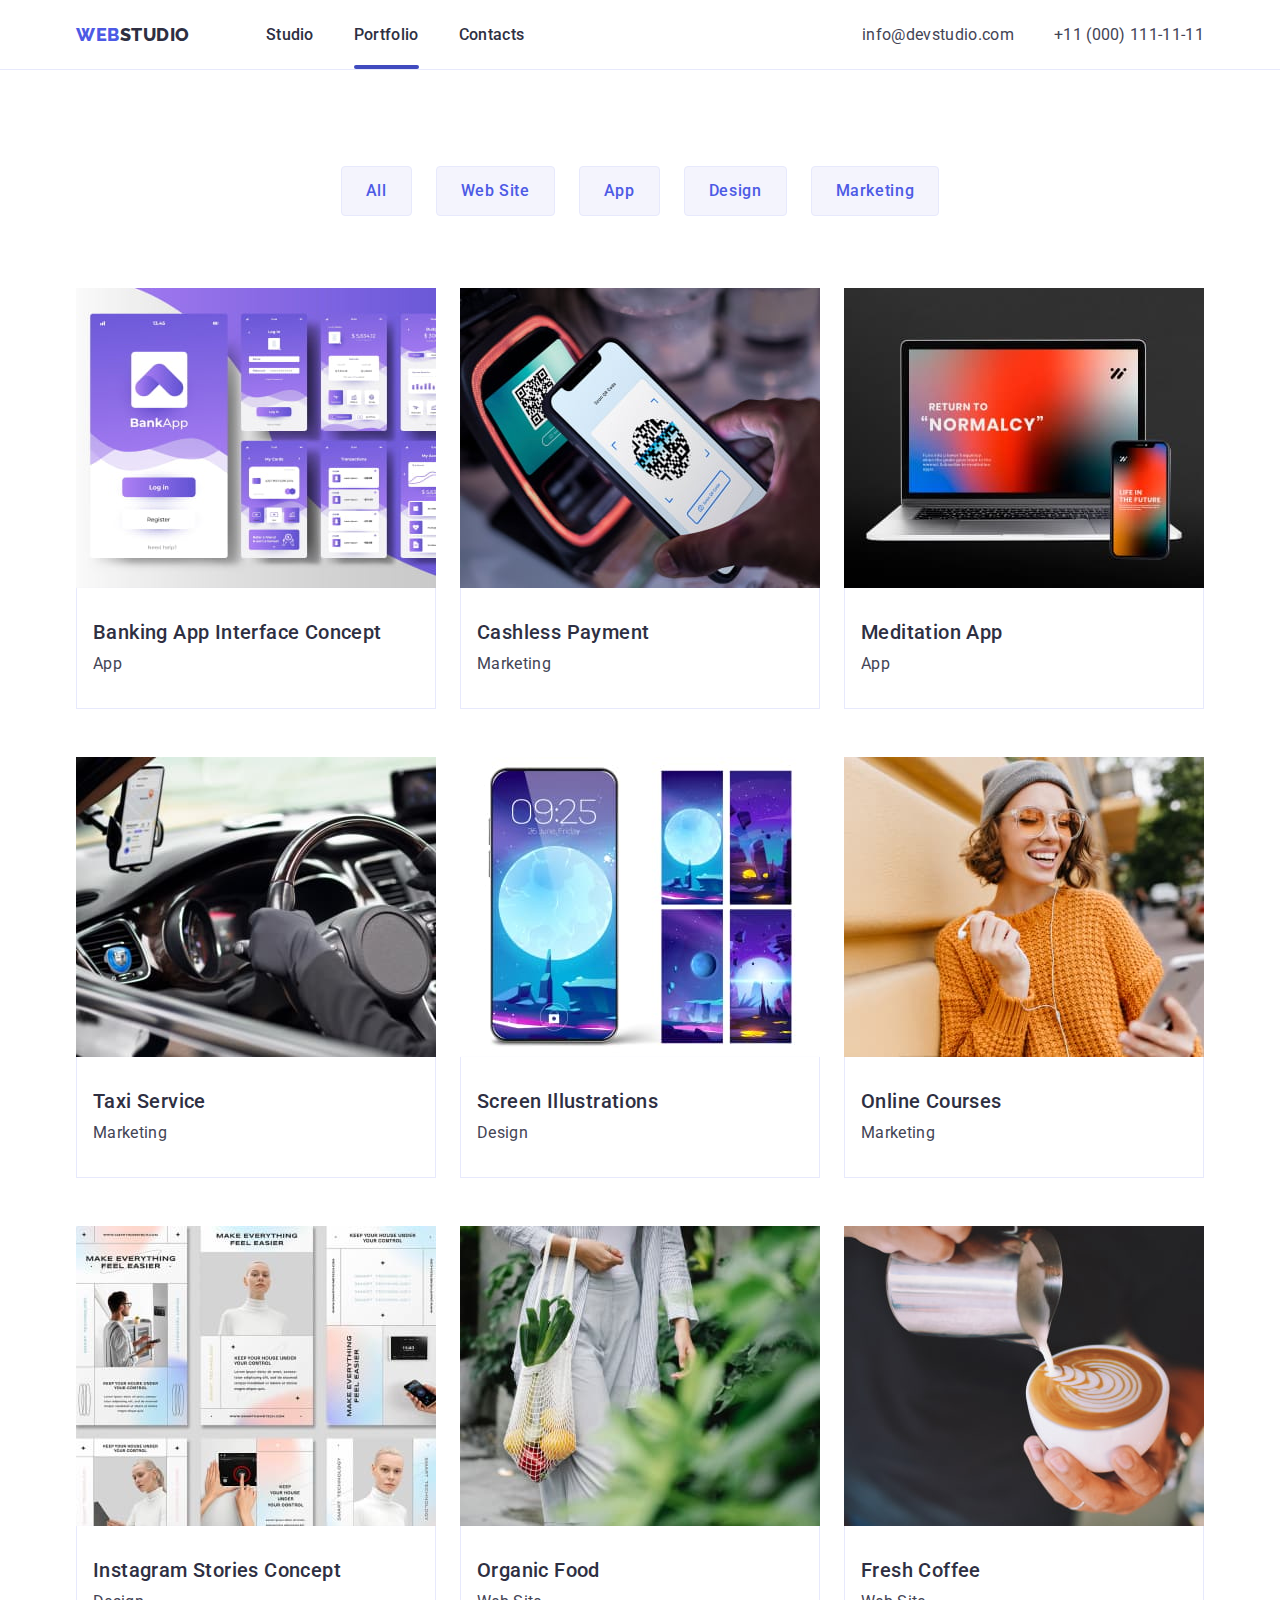
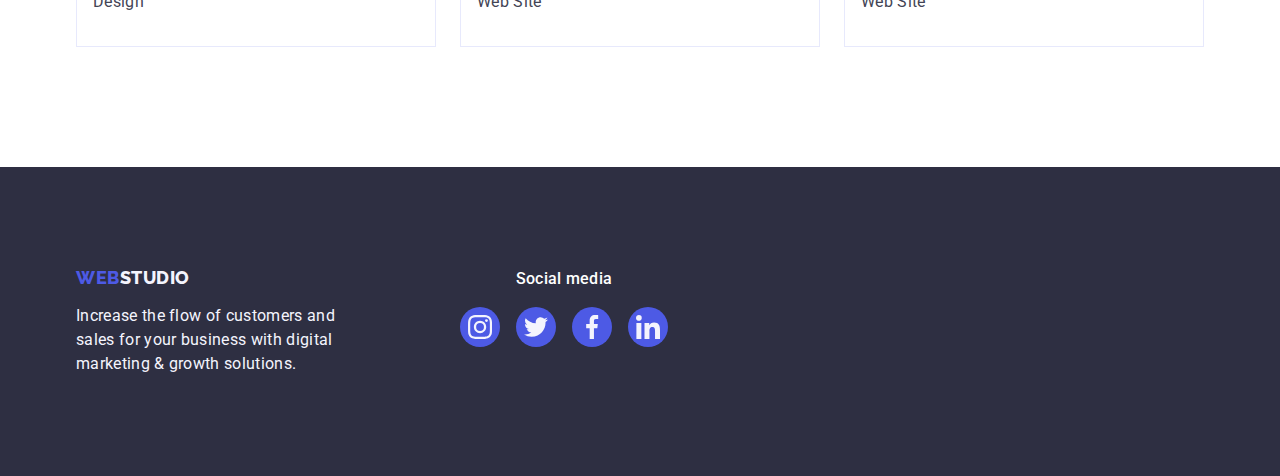
==== commit 70bdf78b: "correct" ====
--- a/portfolio.html
+++ b/portfolio.html
@@ -277,28 +277,28 @@
             <li class="footer-social-item">
               <a href="" class="footer-social-link">
                 <svg class="footer-social-icon" width="24" height="24">
-                  <use href="/images/icons.svg#instagram"></use>
+                  <use href="./images/icons.svg#instagram"></use>
                 </svg>
               </a>
             </li>
             <li class="footer-social-item">
               <a href="" class="footer-social-link">
                 <svg class="footer-social-icon" width="24" height="24">
-                  <use href="/images/icons.svg#twitter"></use>
+                  <use href="./images/icons.svg#twitter"></use>
                 </svg>
               </a>
             </li>
             <li class="footer-social-item">
               <a href="" class="footer-social-link">
                 <svg class="footer-social-icon" width="24" height="24">
-                  <use href="/images/icons.svg#facebook"></use>
+                  <use href="./images/icons.svg#facebook"></use>
                 </svg>
               </a>
             </li>
             <li class="footer-social-item">
               <a href="" class="footer-social-link">
                 <svg class="footer-social-icon" width="24" height="24">
-                  <use href="/images/icons.svg#linkedin"></use>
+                  <use href="./images/icons.svg#linkedin"></use>
                 </svg>
               </a>
             </li>
--- a/css/styles.css
+++ b/css/styles.css
@@ -85,6 +85,8 @@
 .header {
   background-color: var(--white-background-cl);
   border-bottom: 1px solid var(--cornfiower-cl);
+  box-shadow: 0px 2px 1px rgba(46, 47, 66, 0.08), 0px 1px 1px rgba(46, 47, 66, 0.16),
+    0px 1px 6px rgba(46, 47, 66, 0.08);
 }
 .header-container {
   display: flex;
@@ -145,6 +147,7 @@
   font-weight: 500;
   color: var(--dark-cl);
   position: relative;
+  transition: color 250ms cubic-bezier(0.4, 0, 0.2, 1);
 }
 .header-list-link:hover,
 .header-list-link:focus {
@@ -165,6 +168,7 @@
 .header-address {
   font-weight: 400;
   color: var(--text-cl);
+  transition: color 250ms cubic-bezier(0.4, 0, 0.2, 1);
 }
 .header-address:hover,
 .header-address:focus {
@@ -321,7 +325,7 @@
   --items: 4;
 }
 .card {
-  padding: 32px 16px;
+  padding: 32px 0px;
   text-align: center;
 }
 .card-img {
@@ -402,14 +406,15 @@
   align-items: center;
   border-radius: 4px;
   border: 1px solid var(--lightslate);
-  transition: background-color 250ms cubic-bezier(0.4, 0, 0.2, 1);
+  transition: border-color 250ms cubic-bezier(0.4, 0, 0.2, 1),
+    color 250ms cubic-bezier(0.4, 0, 0.2, 1);
 }
 .customers-link:hover,
 .customers-link:focus {
   border-color: var(--pressed-state-cl);
 }
 .customers-icon {
-  fill: var(--lightslate);
+  fill: currentColor;
   transition: fill 250ms cubic-bezier(0.4, 0, 0.2, 1);
 }
 .customers-link:hover .customers-icon,
@@ -454,14 +459,17 @@
   padding: 12px 24px;
   border: 1px solid var(--cornfiower-cl);
   border-radius: 4px;
-  transition: background-color 250ms cubic-bezier(0.4, 0, 0.2, 1),
-    color 250ms cubic-bezier(0.4, 0, 0.2, 1), border 250ms cubic-bezier(0.4, 0, 0.2, 1);
+  transition: color 250ms cubic-bezier(0.4, 0, 0.2, 1),
+    background-color 250ms cubic-bezier(0.4, 0, 0.2, 1),
+    border-color 250ms cubic-bezier(0.4, 0, 0.2, 1), box-shadow 250ms cubic-bezier(0.4, 0, 0.2, 1);
 }
 .portfolio-btn:hover,
 .portfolio-btn:focus {
   background-color: var(--pressed-state-cl);
   color: var(--white-background-cl);
   border: 1px solid transparent;
+  box-shadow: 0px 3px 1px rgba(0, 0, 0, 0.1), 0px 2px 1px rgba(0, 0, 0, 0.08),
+    0px 2px 2px rgba(0, 0, 0, 0.12);
 }
 
 /*Portfolio photo*/
@@ -524,7 +532,7 @@
   width: 100%;
   height: 100%;
   background-color: var(--primary-brand-cl);
-  padding: 40px 32px 164px;
+  padding:padding: 40px 32px; ;
   color: var(--light-bg-cl);
   font-weight: 400;
   transform: translateY(100%);
@@ -564,7 +572,7 @@
 }
 .footer-logo-container {
   width: 264px;
-  margin-right: 116px;
+  margin-right: 120px;
 }
 .footer-socisl-container {
   width: 208px;
@@ -627,11 +635,12 @@
   left: 50%;
   transform: translateX(-50%) translateY(-50%) scale(1);
   width: 408px;
-  height: 584px;
+  min-height: 584px;
   border-radius: 4px;
   background-color: var(--modal-bg-cl);
   box-shadow: 0px 2px 1px 0px rgba(0, 0, 0, 0.2), 0px 1px 3px 0px rgba(0, 0, 0, 0.12),
     0px 1px 1px 0px rgba(0, 0, 0, 0.14);
+  transition: transform 250ms cubic-bezier(0.4, 0, 0.2, 1);
 }
 .modal-icon {
   fill: var(--modal-icon-cl);
@@ -645,6 +654,8 @@
   display: flex;
   justify-content: center;
   align-items: center;
+  padding: 0;
+  cursor: pointer;
   position: absolute;
   top: 24px;
   right: 24px;
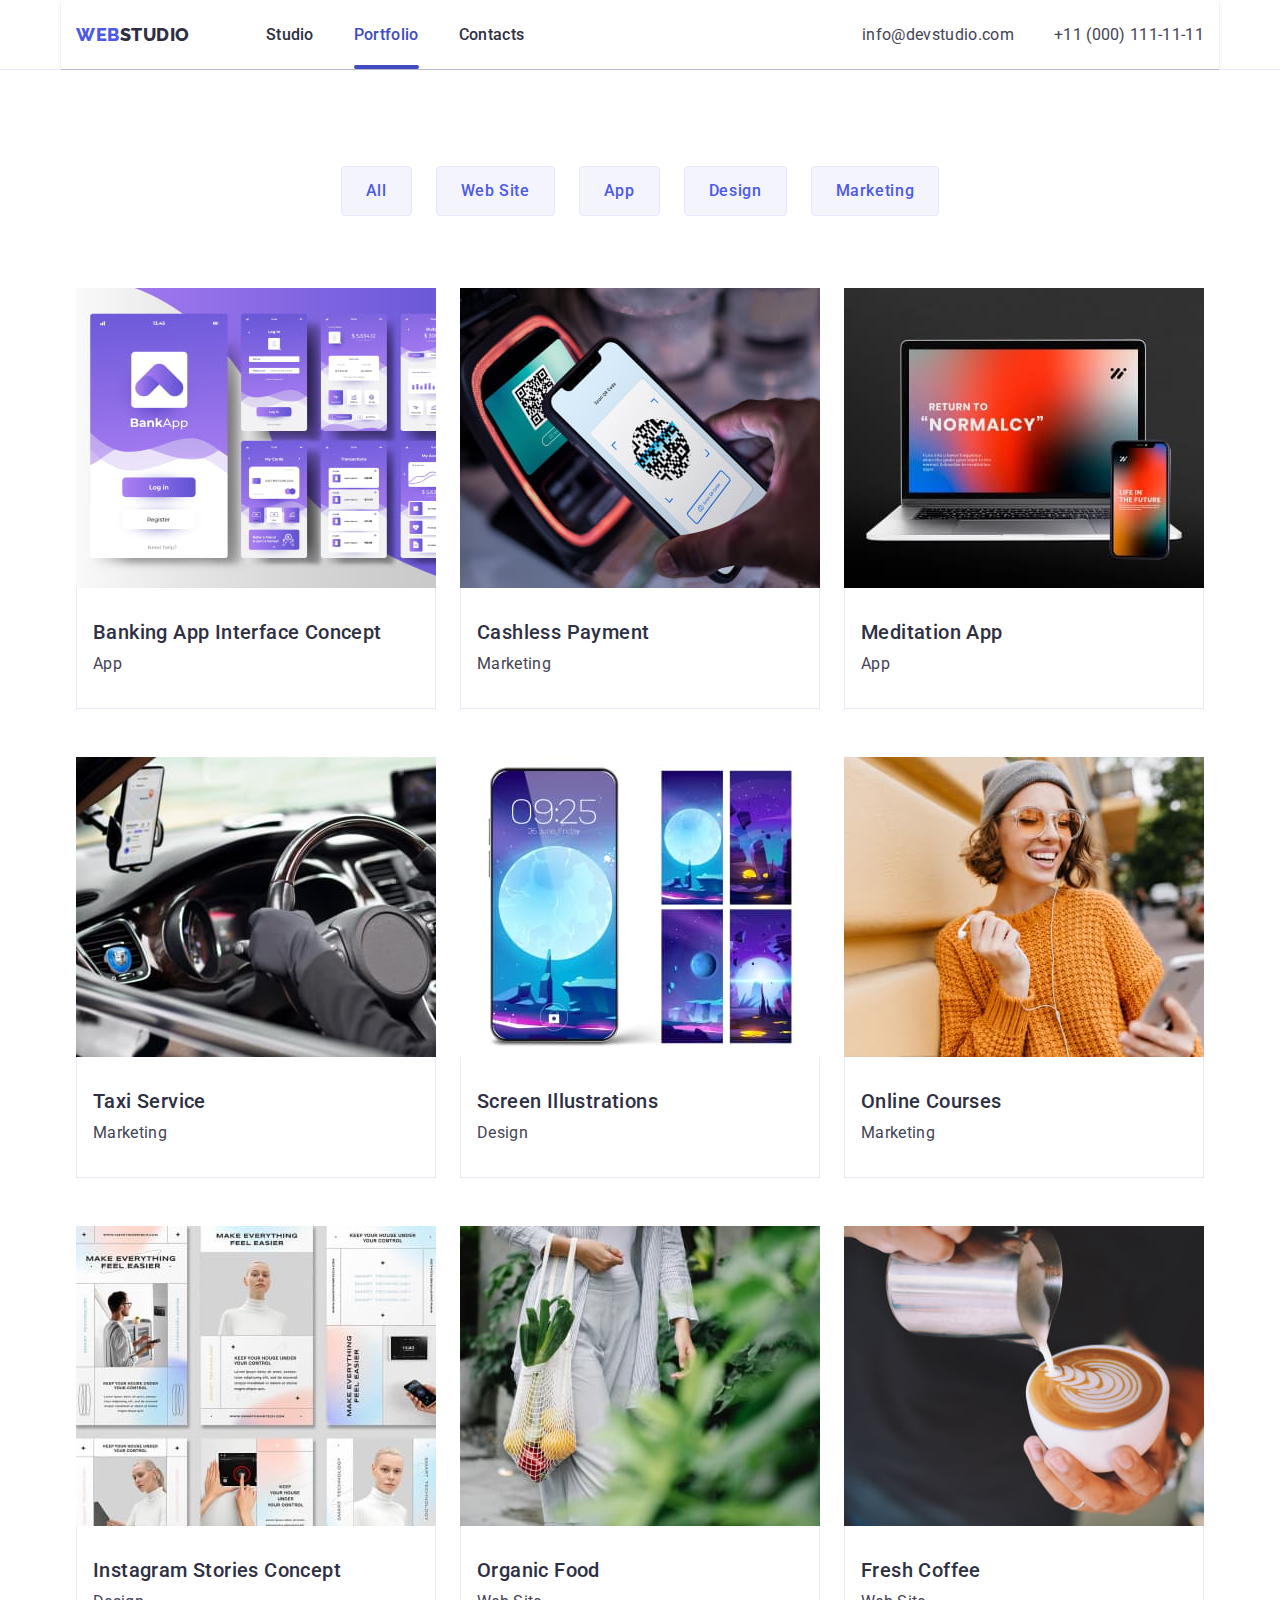
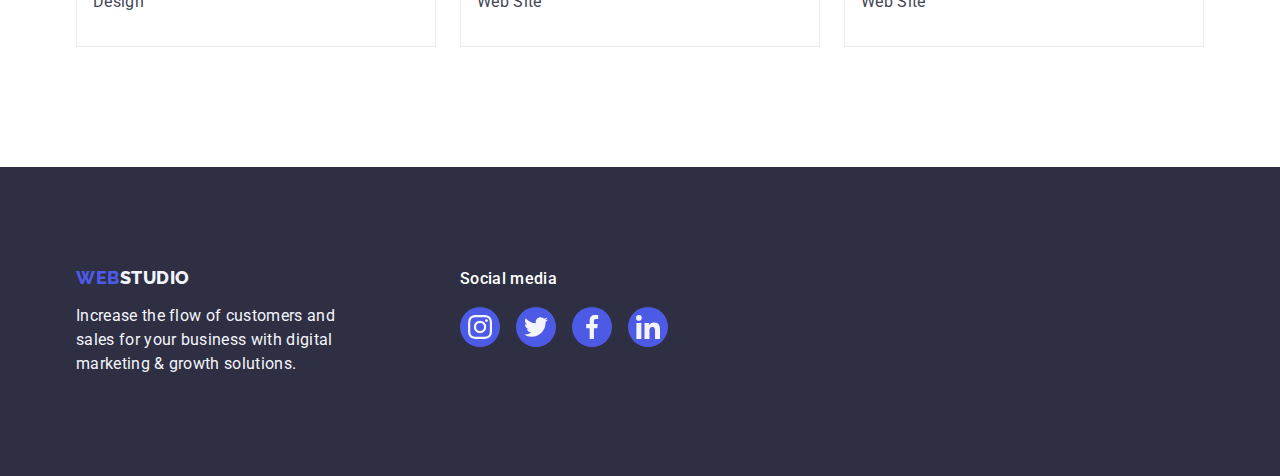
==== commit cc29b239: "create-4" ====
--- a/portfolio.html
+++ b/portfolio.html
@@ -30,7 +30,9 @@
               <a class="header-list-link link" href="./index.html">Studio</a>
             </li>
             <li class="header-list-item">
-              <a class="header-list-link activ link" href="./portfolio.html">Portfolio</a>
+              <a class="header-list-link activ-page activ link" href="./portfolio.html"
+                >Portfolio</a
+              >
             </li>
             <li class="header-list-item">
               <a class="header-list-link link" href="">Contacts</a>
--- a/css/styles.css
+++ b/css/styles.css
@@ -92,6 +92,8 @@
   display: flex;
   justify-content: space-between;
   align-items: center;
+  box-shadow: 0px 1px 6px 0px rgba(46, 47, 66, 0.08), 0px 1px 1px 0px rgba(46, 47, 66, 0.16),
+    0px 2px 1px 0px rgba(46, 47, 66, 0.08);
 }
 .header .link {
   padding: 24px 0;
@@ -147,7 +149,8 @@
   font-weight: 500;
   color: var(--dark-cl);
   position: relative;
-  transition: color 250ms cubic-bezier(0.4, 0, 0.2, 1);
+  transition: color 250ms cubic-bezier(0.4, 0, 0.2, 1),
+    background-color 250ms cubic-bezier(0.4, 0, 0.2, 1);
 }
 .header-list-link:hover,
 .header-list-link:focus {
@@ -156,15 +159,18 @@
 .header-list-link.activ::after {
   content: '';
   display: block;
+  color: var(--pressed-state-cl);
   position: absolute;
   left: 0;
   bottom: -1px;
   width: 100%;
   height: 4px;
   border-radius: 2px;
-  background: var(--pressed-state-cl);
-}
-
+  background-color: var(--pressed-state-cl);
+}
+.activ-page {
+  color: #404bbf;
+}
 .header-address {
   font-weight: 400;
   color: var(--text-cl);
@@ -180,7 +186,7 @@
   margin: 0 auto;
   background-color: var(--hero-background-cl);
   background-image: linear-gradient(rgba(46, 47, 66, 0.7), rgba(46, 47, 66, 0.7)),
-    url(/images/heroimg/img1.jpg);
+    url(../images/heroimg/img1.jpg);
   background-repeat: no-repeat;
   background-position: center center;
   padding-top: 188px;
@@ -362,7 +368,9 @@
   background-color: var(--primary-brand-cl);
   transition: background-color 250ms cubic-bezier(0.4, 0, 0.2, 1);
 }
-.team-social-link:hover,
+.team-social-link:hover {
+  background-color: var(--pressed-state-cl);
+}
 .team-social-link:focus {
   background-color: var(--pressed-state-cl);
 }
@@ -408,16 +416,23 @@
   border: 1px solid var(--lightslate);
   transition: border-color 250ms cubic-bezier(0.4, 0, 0.2, 1),
     color 250ms cubic-bezier(0.4, 0, 0.2, 1);
-}
-.customers-link:hover,
+  color: var(--lightslate);
+}
+.customers-link:hover {
+  border-color: var(--pressed-state-cl);
+  color: var(--pressed-state-cl);
+}
 .customers-link:focus {
   border-color: var(--pressed-state-cl);
+  color: var(--pressed-state-cl);
 }
 .customers-icon {
   fill: currentColor;
   transition: fill 250ms cubic-bezier(0.4, 0, 0.2, 1);
 }
-.customers-link:hover .customers-icon,
+.customers-link:hover .customers-icon {
+  fill: var(--pressed-state-cl);
+}
 .customers-link:focus .customers-icon {
   fill: var(--pressed-state-cl);
 }
@@ -532,12 +547,11 @@
   width: 100%;
   height: 100%;
   background-color: var(--primary-brand-cl);
-  padding:padding: 40px 32px; ;
+  padding: 40px 32px;
   color: var(--light-bg-cl);
   font-weight: 400;
   transform: translateY(100%);
   transition: transform 250ms cubic-bezier(0.4, 0, 0.2, 1);
-  font-weight: 400;
 }
 .portfolio-link:hover .portfolio-overlay,
 .portfolio-link:focus .portfolio-overlay {
@@ -581,7 +595,7 @@
   font-weight: 500;
   line-height: 1.5;
   letter-spacing: 0.32px;
-  text-align: center;
+  text-align: start;
   color: var(--white-cl);
   margin: 0 auto 16px 0;
 }
@@ -604,7 +618,9 @@
   transition: background-color 250ms cubic-bezier(0.4, 0, 0.2, 1);
 }
 
-.footer-social-link:hover,
+.footer-social-link:hover {
+  background-color: var(--success-cl);
+}
 .footer-social-link:focus {
   background-color: var(--success-cl);
 }
